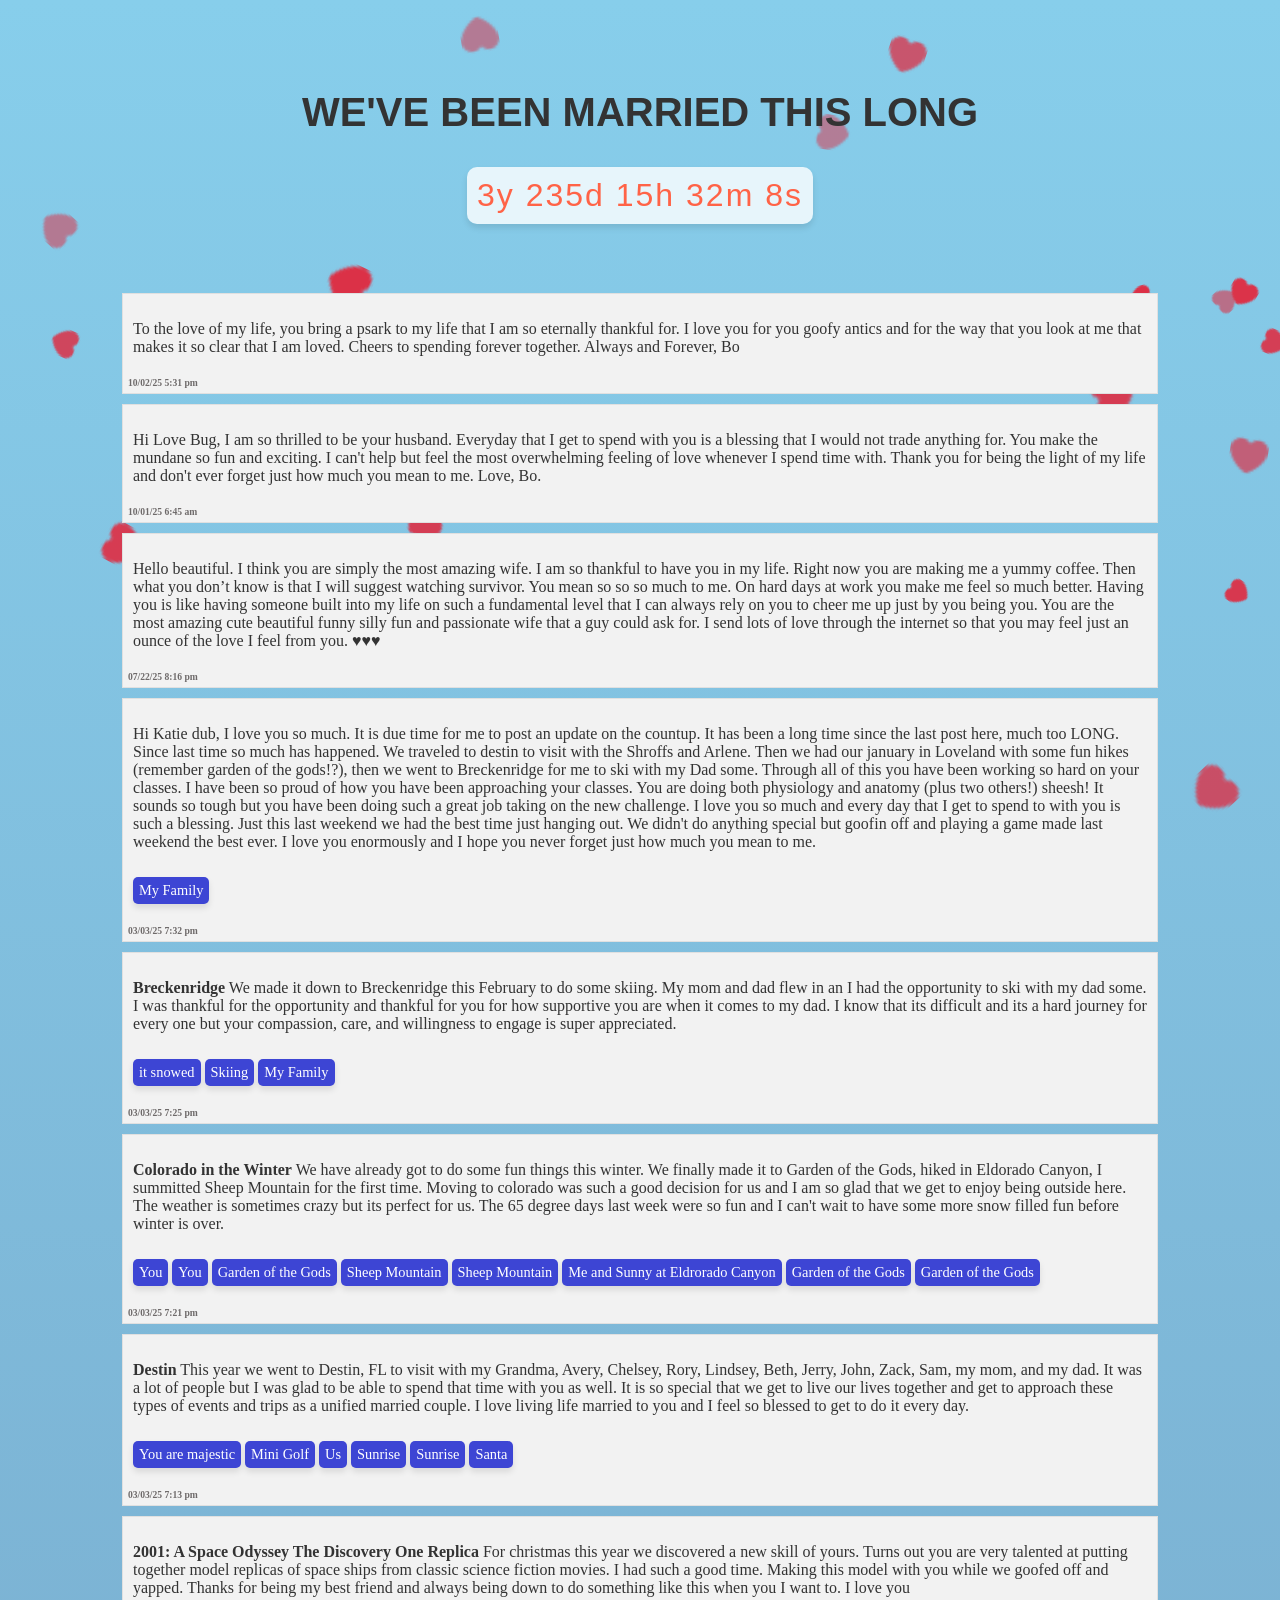
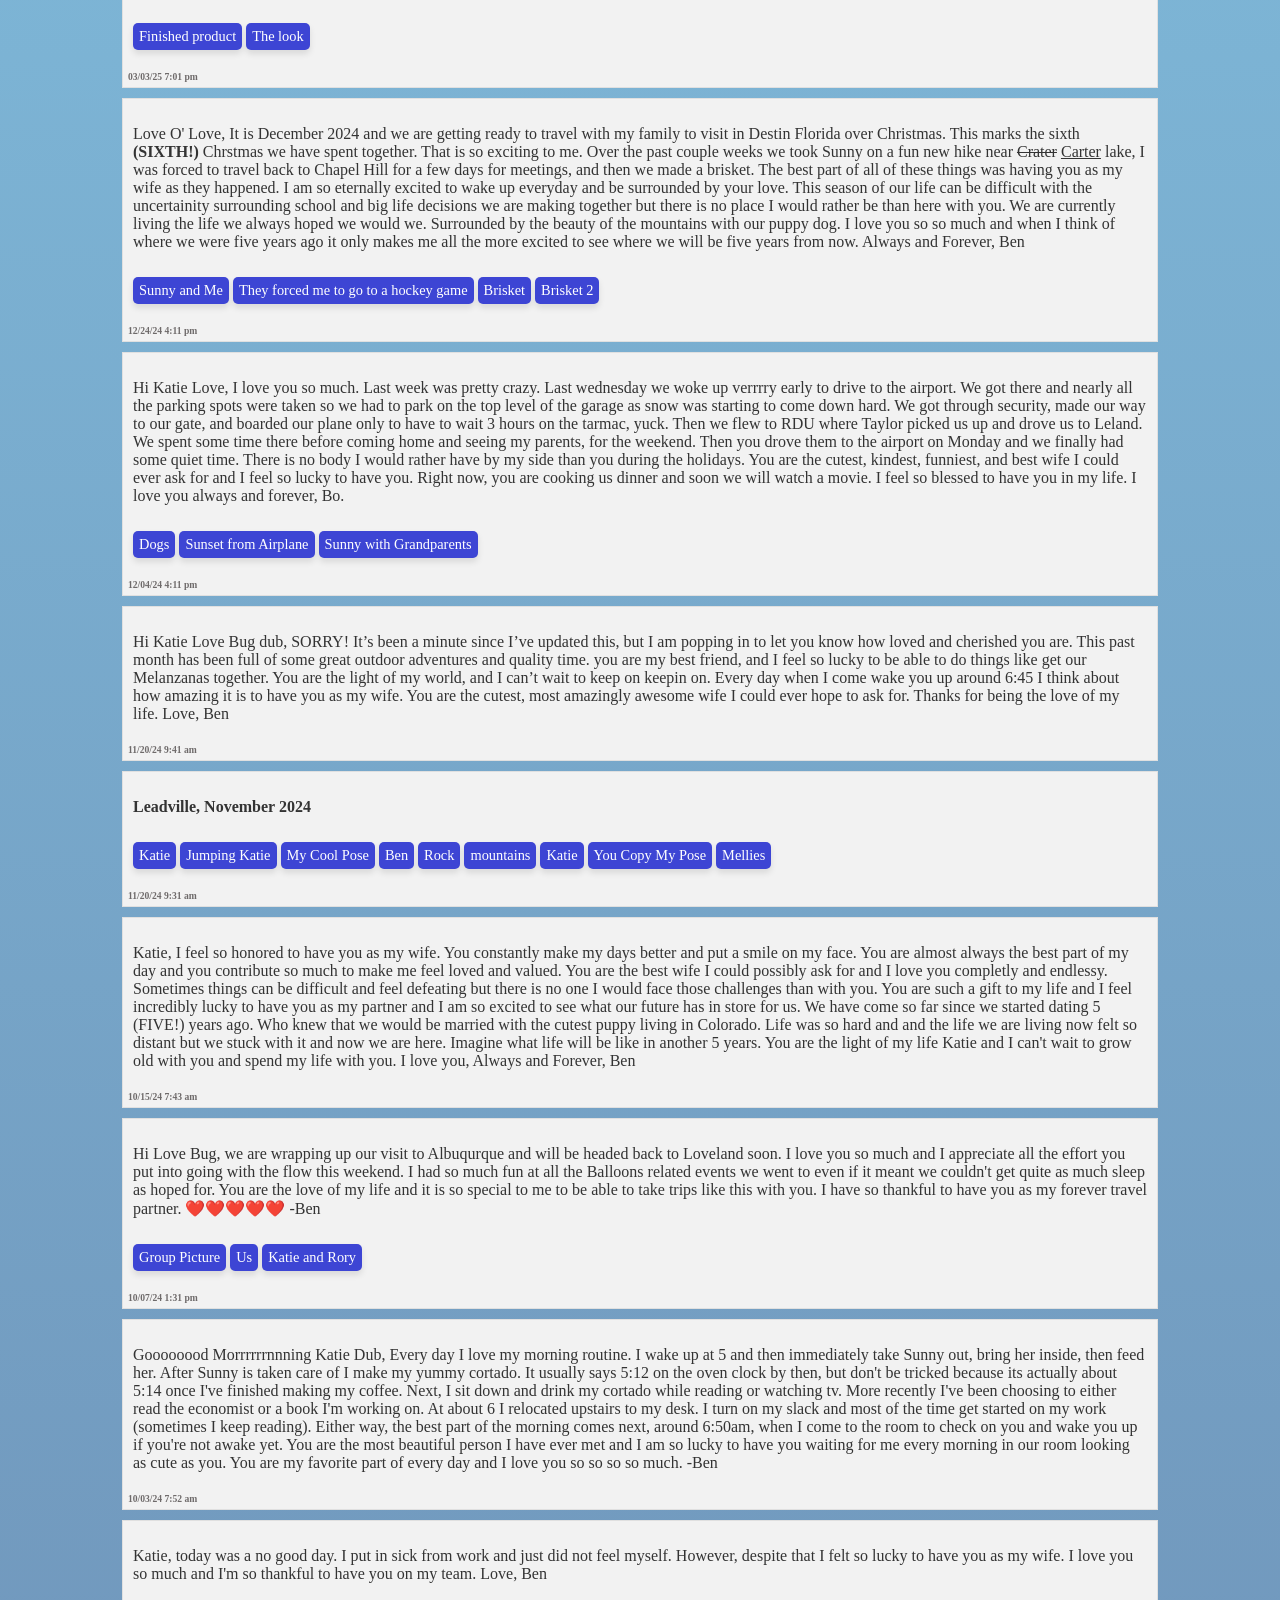
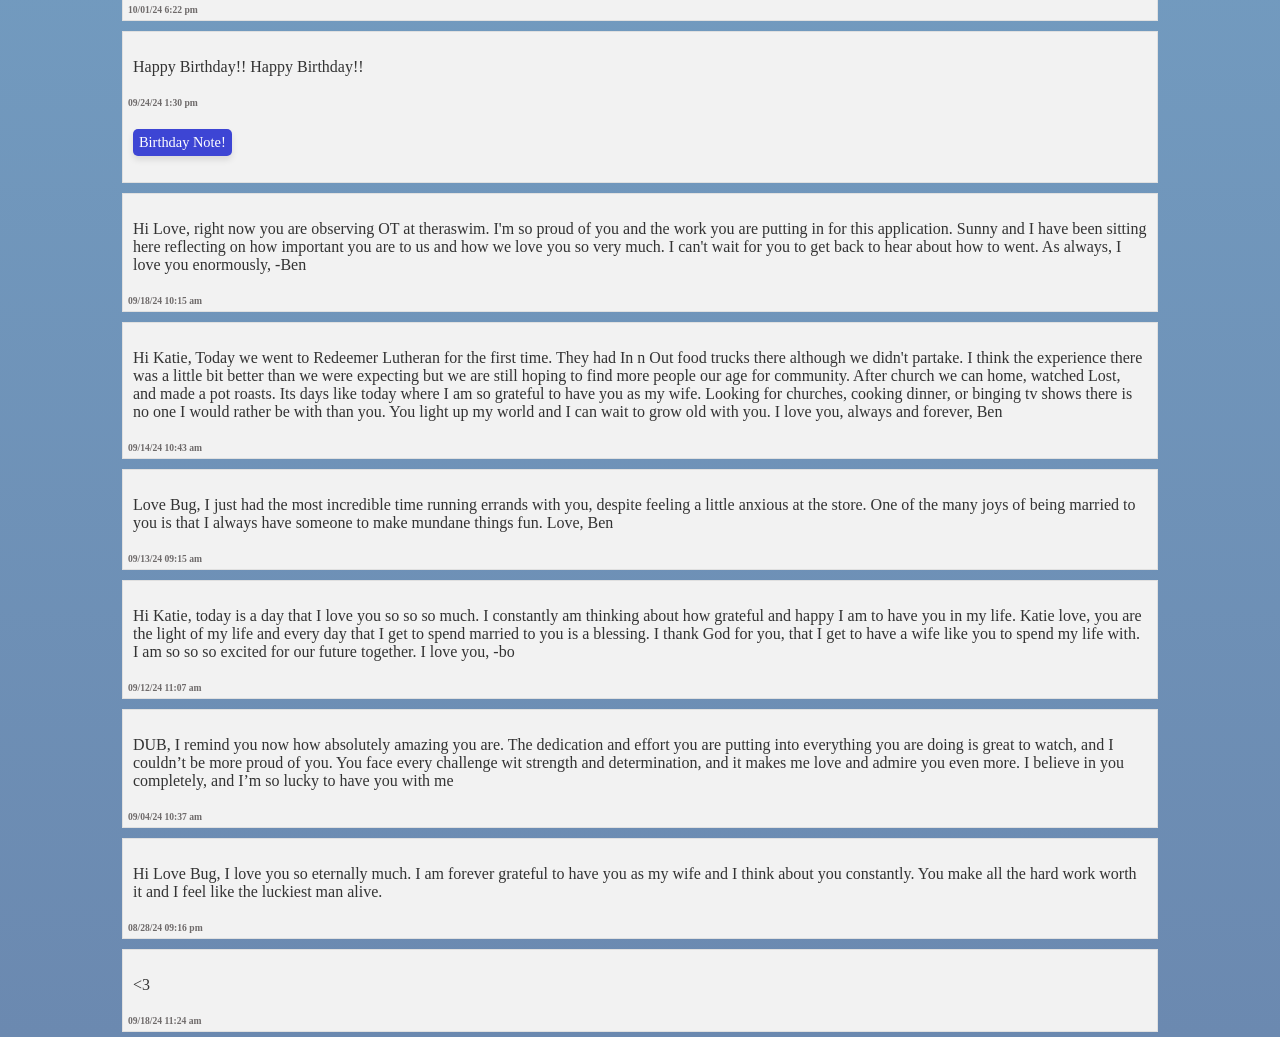
==== index.html @ f11fba1d "rename" ====
<!DOCTYPE html>
<html lang="en">
 <head>
  <meta charset="utf-8"/>
  <meta content="width=device-width, initial-scale=1.0" name="viewport"/>
  <title>
   Anniversary Countdown
  </title>
  <link id = "favicon" rel="icon" type="image/x-icon" href="images/favicon.png">
  <style>
    #triangleCanvas {
  position: fixed;
  top: 0;
  left: 0;
  z-index: -1; /* Stay behind all other content */
  width: 100%;
  height: 100%;
  pointer-events: none; /* Let clicks go through it */
}

    /* Styled link (button-like) */
    .image-link {
      display: inline-block;
      padding: 5px 6px;
      background-color: #3d45d4;
      color: white;
      text-decoration: none;
      border-radius: 5px;
      font-size: 0.9rem;
      transition: background-color 0.3s ease;
      box-shadow: 0px 4px 6px rgba(0, 0, 0, 0.1);
    }

    .image-link:hover {
      background-color: #ba4c4c; /* Darker tomato on hover */
    }

    .image-link:active {
      background-color: #963e3e; /* Even darker on click */
    }

    .image-link:focus {
      outline: none;
      box-shadow: 0px 0px 5px rgba(255, 99, 71, 0.8); /* Focus ring */
    }

   body {
      background: linear-gradient(180deg, #87ceeb, #6b89b0); /* Sky blue fading to white */
      font-family: 'Segoe UI', Tahoma, Geneva, Verdana, sans-serif;
      margin: 0;
      display: flex;
      flex-direction: column;
      align-items: center;
      justify-content: flex-start;
      padding-top: 10vh; /* Slightly lower padding */
      height: 100%;
      color: #444;
      text-align: center;
    }

    h1 {
      font-family: 'Arial', sans-serif; /* More formal and modern font */
      font-size: 2.5rem;
      color: #333;
      margin: 0;
    }

    p {
      font-size: 1.0rem;
      padding: 5px;
      color: #333;
    }

    #demo {
      font-size: 2rem;
      letter-spacing: 2px;
      color: #ff6347;
      padding: 10px;
      background-color: rgba(255, 255, 255, 0.8); /* Box around countdown */
      border-radius: 10px;
      box-shadow: 0 4px 6px rgba(0, 0, 0, 0.1);
      width: auto;
      display: inline-block;
    }

    .text-boxes {
      display: flex;
      flex-direction: column;
      align-items: center; /* Center the boxes horizontally */
      margin-top: 2rem;
      width: 100%;
    }

    .text-box {
      background-color: #f2f2f2; /* Light gray background */
      padding: 5px; /* Less padding */
      margin: 5px 0;
      width: 80%; /* Wider text boxes */
      font-family: 'Times New Roman', serif;
      font-size: 0.6rem; /* Even smaller font size */
      color: rgb(110, 106, 106);
      box-shadow: none; /* No shadow effect */
      text-align: left;
      border: 1px solid #e0e0e0; /* Light border to give structure */
    }

    /* Modal styles */
    .modal {
  display: none; /* Hidden by default */
  position: fixed;  /* Stay in place */
  z-index: 1; /* Sit on top */
  left: 0;
  top: 0;
  width: 100%; /* Full width */
  height: 100%; /* Full height */
  background-color: rgba(0, 0, 0, 0.8); /* Black background with more opacity */
}

.modal-content {
  margin: auto;
  position: relative;
  width: 90%; /* 90% of the viewport width */
  height: 90%; /* 90% of the viewport height */
  max-width: 1200px;
  max-height: 90vh;
  top: 20px;
}

.modal-content img {
  width: 100%;
  height: 100%;
  object-fit: contain; /* Keep the image aspect ratio */
}

.close {
  color: #fff;
  position: absolute;
  top: 10px;
  right: 20px;
  font-size: 28px;
  font-weight: bold;
  z-index: 10;
}

.close:hover,
.close:focus {
  color: #ddd;
  text-decoration: none;
  cursor: pointer;
}

/* Navigation Arrows */
.prev, .next {
  position: absolute;
  top: 50%;
  padding: 16px;
  font-size: 24px;
  color: white;
  background-color: rgba(0, 0, 0, 0.5);
  border: none;
  cursor: pointer;
  transition: 0.3s;
  z-index: 10;
  transform: translateY(-50%);
}

.prev {
  left: 0;
}

.next {
  right: 0;
}

.prev:hover, .next:hover {
  background-color: rgba(0, 0, 0, 0.8);
}

/* Optional: You can style the caption here if you'd like */
.modal-caption {
  text-align: center;
  color: #fff;
  padding: 10px;
  font-size: 18px;
  position: absolute;
  bottom: 20px;
  left: 0;
  right: 0;
}

  </style>
 </head>
 <body>
  <canvas id="triangleCanvas"></canvas>
  <h1>
   WE'VE BEEN MARRIED THIS LONG
  </h1>
  <p id="demo">
  </p>
  <div class="text-boxes" id="textBoxes">
    <div class="text-box">
      <p>
        To the love of my life, you bring a psark to my life that I am so eternally thankful for.  I love you for you goofy antics and for the way that you
        look at me that makes it so clear that I am loved.  Cheers to spending forever together.  Always and Forever, Bo
      </p>
      <b>
       10/02/25 5:31 pm
      </b>
     </div>
    <div class="text-box">
      <p>
        Hi Love Bug, I am so thrilled to be your husband.  Everyday that I get to spend with you is a blessing that I would not trade anything for.  You make the
        mundane so fun and exciting.  I can't help but feel the most overwhelming feeling of love whenever I spend time with.  Thank you for being the light of my
        life and don't ever forget just how much you mean to me.  Love, Bo.
      </p>
      <b>
       10/01/25 6:45 am
      </b>
     </div>
    <div class="text-box">
      <p>
        Hello beautiful.  I think you are simply the most amazing wife.  I am so thankful to have you in my life.  Right now you are making me a yummy coffee.  
        Then what you don’t know is that I will suggest watching survivor.  You mean so so so much to me.  On hard days at work you make me feel so much better.  
        Having you is like having someone built into my life on such a fundamental level that I can always rely on you to cheer me up just by you being you.  
        You are the most amazing cute beautiful funny silly fun and passionate wife that a guy could ask for.  I send lots of love through the internet so that 
        you may feel just an ounce of the love I feel from you.  ♥️♥️♥️
      </p>
      <b>
       07/22/25 8:16 pm
      </b>
     </div>
    <div class="text-box">
      <p>
        Hi Katie dub, I love you so much.  It is due time for me to post an update on the countup.  It has been a long time since the last post here, much too LONG.
        Since last time so much has happened.  We traveled to destin to visit with the Shroffs and Arlene.  Then we had our january in Loveland with some fun hikes
        (remember garden of the gods!?), then we went to Breckenridge for me to ski with my Dad some.  Through all of this you have been working so hard on your classes.  I have
        been so proud of how you have been approaching your classes.  You are doing both physiology and anatomy (plus two others!) sheesh!  It sounds so tough but you
        have been doing such a great job taking on the new challenge.  I love you so much and every day that I get to spend to with you is such a blessing.  Just this
        last weekend we had the best time just hanging out.  We didn't do anything special but goofin off and playing a game made last weekend the best ever.  I love
        you enormously and I hope you never forget just how much you mean to me.
      </p>
      <p>
        <a href="javascript:void(0);" class="image-link" data-image="images/jan_feb_25/my_family.jpeg">My Family</a>
      </p>
      <b>
       03/03/25 7:32 pm
      </b>
     </div>
     <div class="text-box">
      <p>
        <b>Breckenridge</b> We made it down to Breckenridge this February to do some skiing.  My mom and dad flew in an I had the opportunity to ski with my dad some.  I was 
        thankful for the opportunity and thankful for you for how supportive you are when it comes to my dad.  I know that its difficult and its a hard journey for every one
        but your compassion, care, and willingness to engage is super appreciated.
      </p>
      <p>
        <a href="javascript:void(0);" class="image-link" data-image="images/jan_feb_25/snow_breck.jpeg">it snowed</a>
        <a href="javascript:void(0);" class="image-link" data-image="images/jan_feb_25/us_skiing.jpeg">Skiing</a>
        <a href="javascript:void(0);" class="image-link" data-image="images/jan_feb_25/sunny_ben_dad.jpeg">My Family</a>
      </p>
      <b>
        03/03/25 7:25 pm
      </b>
     </div>
     <div class="text-box">
      <p>
        <b>Colorado in the Winter</b> We have already got to do some fun things this winter.  We finally made it to Garden of the Gods, hiked in Eldorado Canyon, I summitted
        Sheep Mountain for the first time.  Moving to colorado was such a good decision for us and I am so glad that we get to enjoy being outside here.  The weather is
        sometimes crazy but its perfect for us.  The 65 degree days last week were so fun and I can't wait to have some more snow filled fun before winter is over.
      </p>
      <p>
        <a href="javascript:void(0);" class="image-link" data-image="images/jan_feb_25/katie_redrocks3.jpeg">You</a>
        <a href="javascript:void(0);" class="image-link" data-image="images/jan_feb_25/katie_redrocks4.jpeg">You</a>
        <a href="javascript:void(0);" class="image-link" data-image="images/jan_feb_25/red_rocks.jpeg">Garden of the Gods</a>
        <a href="javascript:void(0);" class="image-link" data-image="images/jan_feb_25/sheep_sunrise2.jpeg">Sheep Mountain</a>
        <a href="javascript:void(0);" class="image-link" data-image="images/jan_feb_25/sheep_mountain_sunrise1.JPG">Sheep Mountain</a>
        <a href="javascript:void(0);" class="image-link" data-image="images/jan_feb_25/sunny_ben_eldorado.jpeg">Me and Sunny at Eldrorado Canyon</a>
        <a href="javascript:void(0);" class="image-link" data-image="images/jan_feb_25/sunny_katie_redrocks.jpeg">Garden of the Gods</a>
        <a href="javascript:void(0);" class="image-link" data-image="images/jan_feb_25/sunny_katie_redrocks2.jpeg">Garden of the Gods</a>
      </p>
      <b>
        03/03/25 7:21 pm
      </b>
     </div>
     <div class="text-box">
      <p>
        <b>Destin</b> This year we went to Destin, FL to visit with my Grandma, Avery, Chelsey, Rory, Lindsey, Beth, Jerry, John, Zack, Sam, my mom, and my dad.  It was
        a lot of people but I was glad to be able to spend that time with you as well.  It is so special that we get to live our lives together and get to approach these
        types of events and trips as a unified married couple.  I love living life married to you and I feel so blessed to get to do it every day.
      </p>
      <p>
        <a href="javascript:void(0);" class="image-link" data-image="images/jan_feb_25/katie_sunrise_destin.jpeg">You are majestic</a>
        <a href="javascript:void(0);" class="image-link" data-image="images/jan_feb_25/mini_golf_destin.jpeg">Mini Golf</a>
        <a href="javascript:void(0);" class="image-link" data-image="images/jan_feb_25/katie_ben_sunrise.jpeg">Us</a>
        <a href="javascript:void(0);" class="image-link" data-image="images/jan_feb_25/sunrise_destin.jpeg">Sunrise</a>
        <a href="javascript:void(0);" class="image-link" data-image="images/jan_feb_25/sunrise_destin2.jpeg">Sunrise</a>
        <a href="javascript:void(0);" class="image-link" data-image="images/jan_feb_25/funny_santa.jpeg">Santa</a>
      </p>
      <b>
        03/03/25 7:13 pm
      </b>
     </div>
     <div class="text-box">
      <p>
        <b>2001: A Space Odyssey The Discovery One Replica</b> For christmas this year we discovered a new skill of yours.  Turns out you are very talented at putting
        together model replicas of space ships from classic science fiction movies.  I had such a good time.  Making this model with you while we goofed off and yapped.
        Thanks for being my best friend and always being down to do something like this when you I want to.  I love you
      </p>
      <p>
        <a href="javascript:void(0);" class="image-link" data-image="images/jan_feb_25/2001.jpeg">Finished product</a>
        <a href="javascript:void(0);" class="image-link" data-image="images/jan_feb_25/katie_2001.jpeg">The look</a>
      </p>
      <b>
        03/03/25 7:01 pm
      </b>
     </div>
    <div class="text-box">
      <p>
        Love O' Love, It is December 2024 and we are getting ready to travel with my family to visit in Destin Florida over Christmas.  This marks the sixth
        <b>(SIXTH!)</b> Chrstmas we have spent together.  That is so exciting to me.  Over the past couple weeks we took Sunny on a fun new hike near <del>Crater</del>
        <ins>Carter</ins> lake, I was forced to travel back to Chapel Hill for a few days for meetings, and then we made a brisket.  The best part of all of these things
        was having you as my wife as they happened.  I am so eternally excited to wake up everyday and be surrounded by your love.  This season of our life can 
        be difficult with the uncertainity surrounding school and big life decisions we are making together but there is no place I would rather be than here with you.
        We are currently living the life we always hoped we would we.  Surrounded by the beauty of the mountains with our puppy dog.  I love you so so much and when
        I think of where we were five years ago it only makes me all the more excited to see where we will be five years from now.  Always and Forever, Ben
      </p>
      <p>
        <a href="javascript:void(0);" class="image-link" data-image="images/early_december24/sunny_hike.jpeg">Sunny and Me</a>
        <a href="javascript:void(0);" class="image-link" data-image="images/early_december24/hockey.jpg">They forced me to go to a hockey game</a>
        <a href="javascript:void(0);" class="image-link" data-image="images/early_december24/brisket.jpeg">Brisket</a>
        <a href="javascript:void(0);" class="image-link" data-image="images/early_december24/brisket_and_me.jpg">Brisket 2</a>
      </p>
      <b>
       12/24/24 4:11 pm
      </b>
     </div>
    <div class="text-box">
      <p>
        Hi Katie Love, I love you so much.  Last week was pretty crazy.  Last wednesday we woke up verrrry early to drive to the airport.  We got there
        and nearly all the parking spots were taken so we had to park on the top level of the garage as snow was starting to come down hard.  We got through
        security, made our way to our gate, and boarded our plane only to have to wait 3 hours on the tarmac, yuck.  Then we flew to RDU where Taylor picked
        us up and drove us to Leland.  We spent some time there before coming home and seeing my parents, for the weekend.  Then you drove them to the airport
        on Monday and we finally had some quiet time.  There is no body I would rather have by my side than you during the holidays.  You are the cutest, kindest,
        funniest, and best wife I could ever ask for and I feel so lucky to have you.  Right now, you are cooking us dinner and soon we will watch a movie.  I
        feel so blessed to have you in my life.  I love you always and forever, Bo.
      </p>
      <p>
        <a href="javascript:void(0);" class="image-link" data-image="images/thanksgiving24/IMG_3951.jpeg">Dogs</a>
        <a href="javascript:void(0);" class="image-link" data-image="images/thanksgiving24/IMG_2577.jpeg">Sunset from Airplane</a>
        <a href="javascript:void(0);" class="image-link" data-image="images/thanksgiving24/IMG_5073.png">Sunny with Grandparents</a>
      </p>
      <b>
       12/04/24 4:11 pm
      </b>
     </div>
    <div class="text-box">
      <p>
        Hi Katie Love Bug dub,  SORRY!  It’s been a minute since I’ve updated this, but I am popping in to let you know how loved and cherished you are.
        This past month has been full of some great outdoor adventures and quality time.  you are my best friend, and I feel so lucky to be able to do things
        like get our Melanzanas together.  You are the light of my world, and I can’t wait to keep on keepin on.  Every day when I come wake you up around
        6:45 I think about how amazing it is to have you as my wife.  You are the cutest, most amazingly awesome wife I could ever hope to ask for.  
        Thanks for being the love of my life.  Love, Ben
      </p>
      <b>
       11/20/24 9:41 am
      </b>
     </div>
      <div class="text-box">
        <p>
          <b>Leadville, November 2024</b>
        </p>
        <p>
          <a href="javascript:void(0);" class="image-link" data-image="images/leadville/dub_walking_away.JPG">Katie</a>
          <a href="javascript:void(0);" class="image-link" data-image="images/leadville/jumping_katie.JPG">Jumping Katie</a>
          <a href="javascript:void(0);" class="image-link" data-image="images/leadville/me_balancing.JPG">My Cool Pose</a>
          <a href="javascript:void(0);" class="image-link" data-image="images/leadville/me_mountains.JPG">Ben</a>
          <a href="javascript:void(0);" class="image-link" data-image="images/leadville/me_on_rock.JPG">Rock</a>
          <a href="javascript:void(0);" class="image-link" data-image="images/leadville/mountains.JPG">mountains</a>
          <a href="javascript:void(0);" class="image-link" data-image="images/leadville/walking_dub.JPG">Katie</a>
          <a href="javascript:void(0);" class="image-link" data-image="images/leadville/you_copy_me.JPG">You Copy My Pose</a>
          <a href="javascript:void(0);" class="image-link" data-image="images/leadville/mellies.PNG">Mellies</a>
        </p>
        <b>
         11/20/24 9:31 am
        </b>
       </div>
    <div class="text-box">
      <p>
        Katie, I feel so honored to have you as my wife.  You constantly make my days better and put a smile on my face.  You are almost always the best part of my day and you contribute so much to make 
        me feel loved and valued.  You are the best wife I could possibly ask for and I love you completly and endlessy.  Sometimes things can be difficult and feel defeating but there is no one I would 
        face those challenges than with you.  You are such a gift to my life and I feel incredibly lucky to have you as my partner and I am so excited to see what our future has in store for us.  We 
        have come so far since we started dating 5 (FIVE!) years ago.  Who knew that we would be married with the cutest puppy living in Colorado.  Life was so hard and and the life we are living now 
        felt so distant but we stuck with it and now we are here.  Imagine what life will be like in another 5 years.  You are the light of my life Katie and I can't wait to grow old with you and spend
         my life with you.  I love you, Always and Forever, Ben
      </p>
      <b>
       10/15/24 7:43 am
      </b>
     </div>
    <div class="text-box">
      <p>
        Hi Love Bug, we are wrapping up our visit to Albuqurque and will be headed back to Loveland soon. I love you so much and I appreciate all the effort you put into going with the flow this weekend.
        I had so much fun at all the Balloons related events we went to even if it meant we couldn't get quite as much sleep as hoped for.  You are the love of my life and it is so special to me to be
        able to take trips like this with you.  I have so thankful to have you as my forever travel partner.  ❤️❤️❤️❤️❤️ -Ben
      </p>
      <p>
        <a href="javascript:void(0);" class="image-link" data-image="images/IMG_5991.jpeg">Group Picture</a>
        <a href="javascript:void(0);" class="image-link" data-image="images/IMG_6111.jpeg">Us</a>
        <a href="javascript:void(0);" class="image-link" data-image="images/IMG_6191.jpeg">Katie and Rory</a>
      </p>
      <b>
       10/07/24 1:31 pm
      </b>
     </div>
    <div class="text-box">
      <p>
        Goooooood Morrrrrrnnning Katie Dub, Every day I love my morning routine.  I wake up at 5 and then immediately take Sunny out, bring her inside, then feed her.  After Sunny is taken care of
        I make my yummy cortado.  It usually says 5:12 on the oven clock by then, but don't be tricked because its actually about 5:14 once I've finished making my coffee.  Next, I sit down and drink
        my cortado while reading or watching tv.  More recently I've been choosing to either read the economist or a book I'm working on.  At about 6 I relocated upstairs to my desk.  I turn on my slack
        and most of the time get started on my work (sometimes I keep reading).  Either way, the best part of the morning comes next, around 6:50am, when I come to the room to check on you and wake you up
        if you're not awake yet.  You are the most beautiful person I have ever met and I am so lucky to have you waiting for me every morning in our room looking as cute as you.  You are my favorite part
        of every day and I love you so so so so much.  -Ben
      </p>
      <b>
       10/03/24 7:52 am
      </b>
     </div>
    <div class="text-box">
      <p>
       Katie, today was a no good day.  I put in sick from work and just did not feel myself.  However, despite that I felt so lucky to have you as my wife.  I love you so much
      and I'm so thankful to have you on my team.  Love, Ben</p>
      <b>
       10/01/24 6:22 pm
      </b>
     </div>
    
      <div class="text-box">
    <p>Happy Birthday!! Happy Birthday!!</p>
    <b>
     09/24/24 1:30 pm
    </b>
           <p>
      <a href="javascript:void(0);" class="image-link" data-image="images/birthday-note-2024.jpg">Birthday Note!</a>
    </p>
    
   </div>
   <div class="text-box">
    <p>
     Hi Love, right now you are observing OT at theraswim.  I'm so proud of you and the work you are putting in for this application.  Sunny and I have been sitting here reflecting on how important you
      are to us and how we love you so very much.  I can't wait for you to get back to hear about how to went.  As always, I love you enormously, -Ben
    </p>
    <b>
     09/18/24 10:15 am
    </b>
   </div>
   <div class="text-box">
    <p>
     Hi Katie, Today we went to Redeemer Lutheran for the first time.  They had In n Out food trucks there although we didn't partake.  I think the experience there was a little bit better than
      we were expecting but we are still hoping to find more people our age for community.  After church we can home, watched Lost, and made a pot roasts.  Its days like today where I am so grateful to have you as my wife.
    Looking for churches, cooking dinner, or binging tv shows there is no one I would rather be with than you.  You light up my world and I can wait to grow old with you.  I love you, always and forever, Ben
    </p>
    <b>
     09/14/24 10:43 am
    </b>
   </div>
   <div class="text-box">
    <p>
     Love Bug, I just had the most incredible time running errands with you, despite feeling a little anxious at the store.  One of the many joys of being married to you is that I always have
      someone to make mundane things fun.  Love, Ben
    </p>
    <b>
     09/13/24 09:15 am
    </b>
   </div>
   <div class="text-box">
    <p>
     Hi Katie, today is a day that I love you so so so much.  I constantly am thinking about how grateful and happy I am to have you in my life.  Katie love, you are the light of my life
      and every day that I get to spend married to you is a blessing.  I thank God for you, that I get to have a wife like you to spend my life with.  I am so so so excited for our future together.  I love you, -bo
    </p>
    <b>
     09/12/24 11:07 am
    </b>
   </div>
   <div class="text-box">
    <p>
     DUB, I remind you now how absolutely amazing you are. The dedication and effort you are putting into everything you are doing is great to watch, and I
      couldn’t be more proud of you. You face every challenge wit strength and determination, and it makes me love and admire you even more. I believe in you completely, and I’m so lucky to have you with me
    </p>
    <b>
     09/04/24 10:37 am
    </b>
   </div>
   <div class="text-box">
    <p>
     Hi Love Bug, I love you so eternally much.  I am forever grateful to have you as my wife and I think about you constantly.
        You make all the hard work worth it and I feel like the luckiest man alive.
    </p>
    <b>
     08/28/24 09:16 pm
    </b>
   </div>
   <div class="text-box">
    <p>
     &lt;3
    </p>
    <b>
     09/18/24 11:24 am
    </b>
   </div>
  </div>

<!-- Modal structure with navigation arrows -->
<div id="myModal" class="modal">
  <div class="modal-content">
      <span class="close">&times;</span>
      <button class="prev">&lt;</button>
      <img src="" alt="Image" id="modalImage"/>
      <button class="next">&gt;</button>
  </div>
</div>


  <script>


    window.onload = function() {
        document.getElementById('favicon').href = 'images/favicon.png';
    };

    // Reusable function to create image modals
  // Reusable function to create image modals
function createImageModal() {
    // Get all elements with class "image-link"
    var imageLinks = document.getElementsByClassName('image-link');

    // Get the modal and image elements
    var modal = document.getElementById("myModal");
    var modalImage = document.getElementById("modalImage");
    var closeModal = document.getElementsByClassName("close")[0];
    var prevButton = document.querySelector('.prev');
    var nextButton = document.querySelector('.next');

    // Store the images in an array
    var images = Array.from(imageLinks).map(link => link.getAttribute('data-image'));

    var currentIndex = -1; // To track the currently displayed image

    // Attach click event listeners to all image links
    for (var i = 0; i < imageLinks.length; i++) {
        imageLinks[i].onclick = function() {
            var imageSrc = this.getAttribute('data-image'); // Get the image source from data attribute
            modalImage.src = imageSrc;
            currentIndex = images.indexOf(imageSrc); // Set the current image index
            modal.style.display = "block";
        }
    }

    // When the user clicks on the close button, close the modal
    closeModal.onclick = function() {
        modal.style.display = "none";
    }

    // When the user clicks outside the modal, close it
    window.onclick = function(event) {
        if (event.target == modal) {
            modal.style.display = "none";
        }
    }

    // Handle previous button click
    prevButton.onclick = function() {
        if (currentIndex > 0) {
            currentIndex--; // Decrease index
            modalImage.src = images[currentIndex];
        } else {
            currentIndex = images.length - 1; // Loop back to last image
            modalImage.src = images[currentIndex];
        }
    }

    // Handle next button click
    nextButton.onclick = function() {
        if (currentIndex < images.length - 1) {
            currentIndex++; // Increase index
            modalImage.src = images[currentIndex];
        } else {
            currentIndex = 0; // Loop back to first image
            modalImage.src = images[currentIndex];
        }
    }
}

// Initialize the modal functionality
createImageModal();


    var countDownDate = new Date("April 15, 2023 07:30:00").getTime();

     function updateCountdown() {
       var now = new Date().getTime();
       var distance = now - countDownDate;

       var years = Math.floor(distance / (1000 * 60 * 60 * 24 * 365));
       var days = Math.floor((distance % (1000 * 60 * 60 * 24 * 365)) / (1000 * 60 * 60 * 24));
       var hours = Math.floor((distance % (1000 * 60 * 60 * 24)) / (1000 * 60 * 60));
       var minutes = Math.floor((distance % (1000 * 60 * 60)) / (1000 * 60));
       var seconds = Math.floor((distance % (1000 * 60)) / 1000);

       document.getElementById("demo").innerHTML =
         years + "y " +
         days + "d " +
         hours + "h " +
         minutes + "m " +
         seconds + "s";
     }

     setInterval(updateCountdown, 1000);

     // Function to convert date from "MM/DD/YY HH:mm AM/PM" format
     function parseCustomDate(dateStr) {
       const [datePart, timePart, ampm] = dateStr.split(" ");
       const [month, day, year] = datePart.split("/").map(Number);
       let [hours, minutes] = timePart.split(":").map(Number);

       // Convert to 24-hour time
       if (ampm.toLowerCase() === "pm" && hours !== 12) {
         hours += 12;
       } else if (ampm.toLowerCase() === "am" && hours === 12) {
         hours = 0;
       }

       return new Date(`20${year}`, month - 1, day, hours, minutes);
     }

     // Sorting logic
     function sortDivs() {
       // Get all text-box divs
       const container = document.getElementById('textBoxes');
       const boxes = Array.from(container.getElementsByClassName('text-box'));

       // Parse the date and sort the divs
       boxes.sort((a, b) => {
         const dateA = parseCustomDate(a.querySelector('b').textContent.trim());
         const dateB = parseCustomDate(b.querySelector('b').textContent.trim());
         return dateB - dateA;
       });

       // Re-insert the divs in sorted order
       boxes.forEach(box => container.appendChild(box));
     }

     // Sort the divs when the page loads
     window.onload = sortDivs;

     // Floating heart animation
const canvas = document.getElementById('triangleCanvas');
const ctx = canvas.getContext('2d');

function resizeCanvas() {
  canvas.width = window.innerWidth;
  canvas.height = window.innerHeight;
}
window.addEventListener('resize', resizeCanvas);
resizeCanvas();

// Load heart image
const heartImage = new Image();
heartImage.src = 'images/favicon.png';

class Heart {
  constructor() {
    this.reset();
  }

  reset() {
    this.x = Math.random() * canvas.width;
    this.y = Math.random() * canvas.height;
    this.size = 20 + Math.random() * 30;
    this.speedX = -0.5 + Math.random();
    this.speedY = -0.5 + Math.random();
    this.rotation = Math.random() * Math.PI * 2;
    this.rotationSpeed = (Math.random() - 0.5) * 0.01;
    this.opacity = 0.5 + Math.random() * 0.5;
  }

  update() {
    this.x += this.speedX;
    this.y += this.speedY;
    this.rotation += this.rotationSpeed;

    // Wrap around
    if (this.x > canvas.width) this.x = 0;
    if (this.x < 0) this.x = canvas.width;
    if (this.y > canvas.height) this.y = 0;
    if (this.y < 0) this.y = canvas.height;
  }

  draw() {
    ctx.save();
    ctx.translate(this.x, this.y);
    ctx.rotate(this.rotation);
    ctx.globalAlpha = this.opacity;
    ctx.drawImage(heartImage, -this.size / 2, -this.size / 2, this.size, this.size);
    ctx.restore();
    ctx.globalAlpha = 1.0; // Reset opacity
  }
}

const hearts = Array.from({ length: 30 }, () => new Heart());

function animateHearts() {
  ctx.clearRect(0, 0, canvas.width, canvas.height);
  if (!heartImage.complete) {
    requestAnimationFrame(animateHearts);
    return;
  }
  for (const heart of hearts) {
    heart.update();
    heart.draw();
  }
  requestAnimationFrame(animateHearts);
}
animateHearts();

  </script>
 </body>
</html>
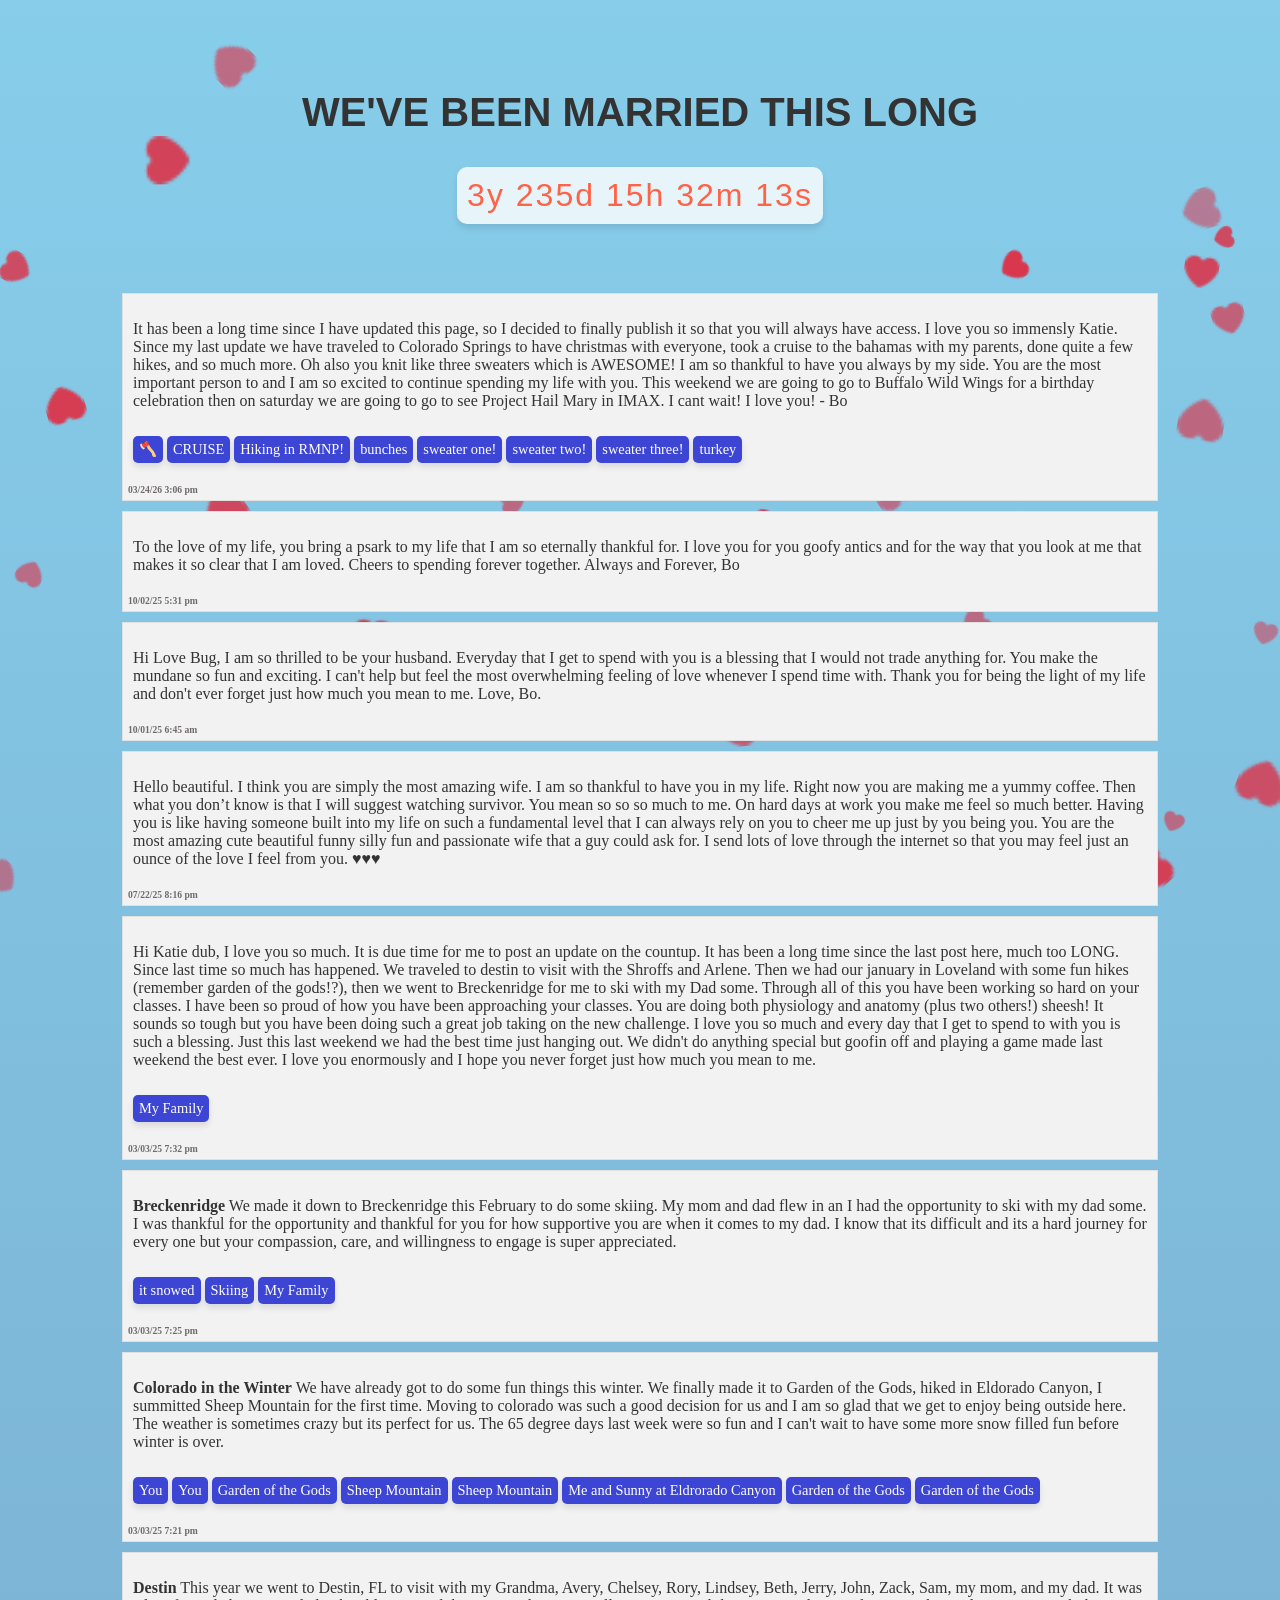
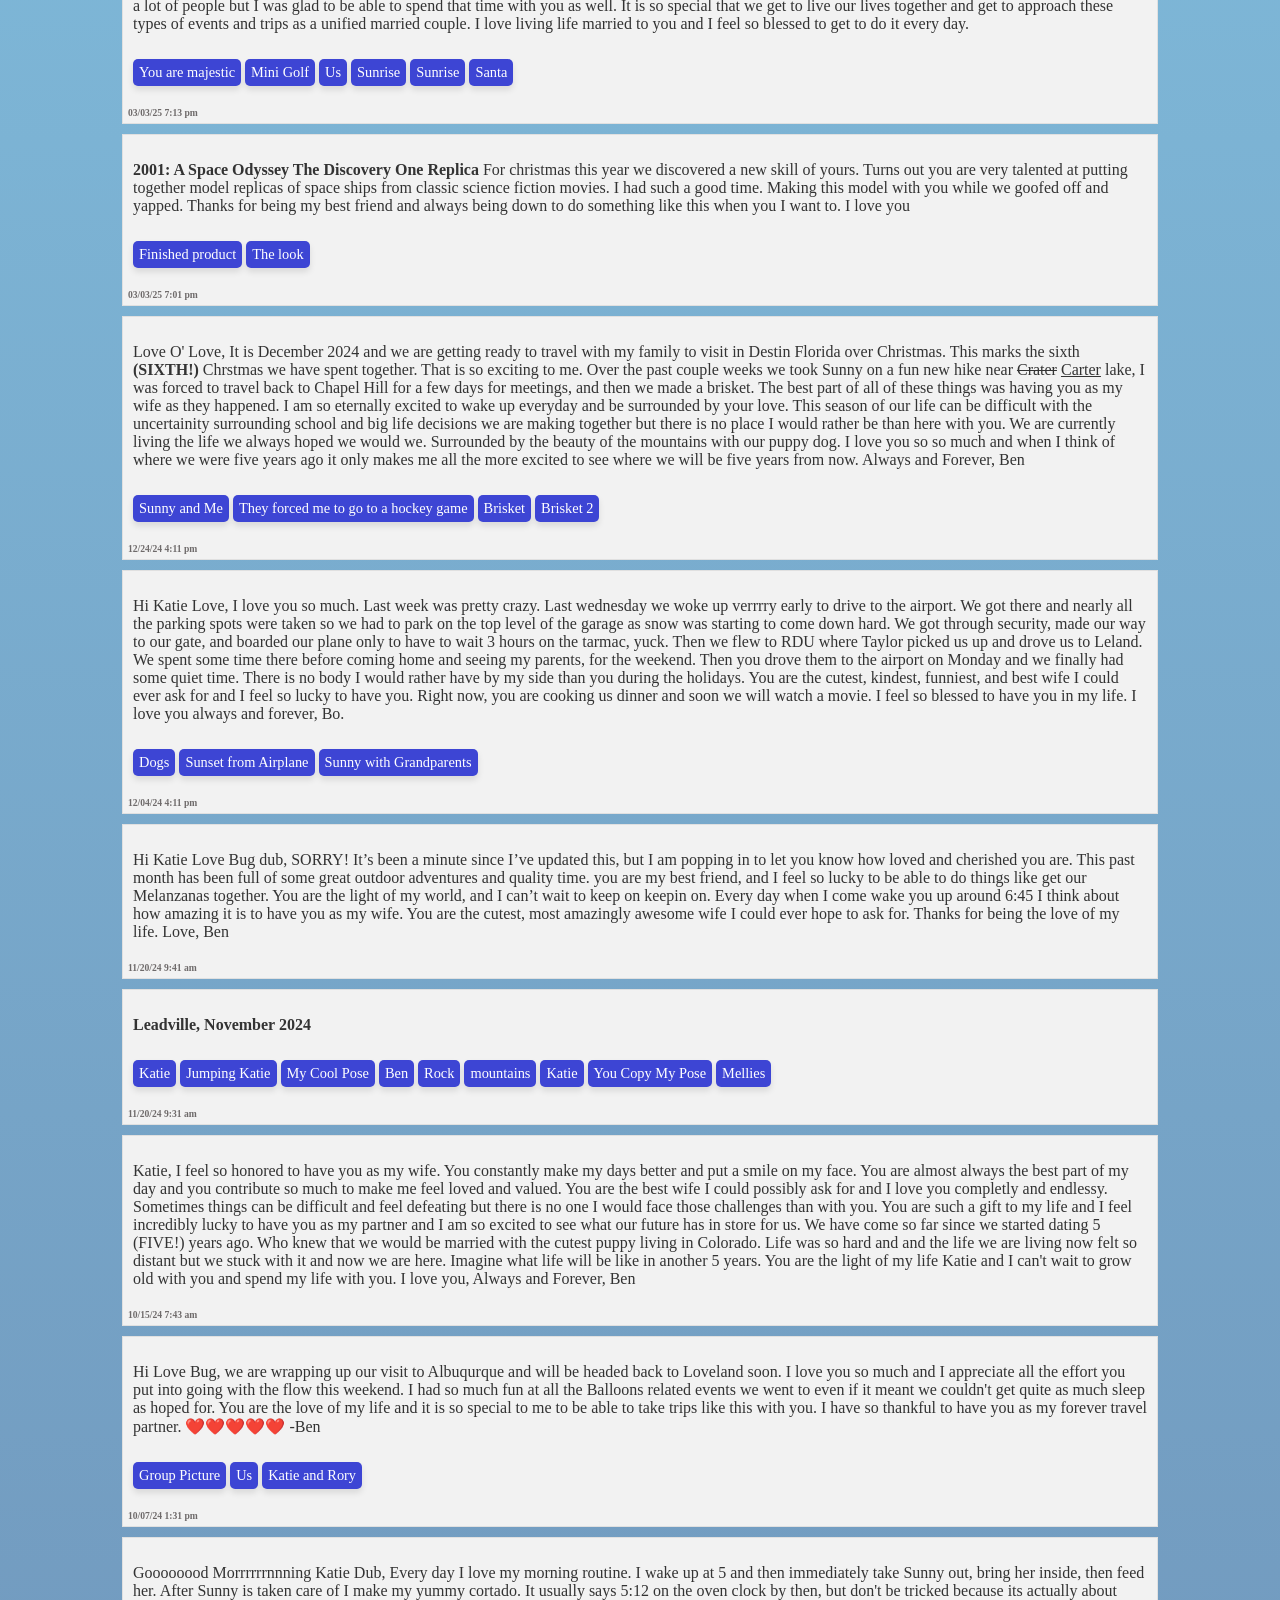
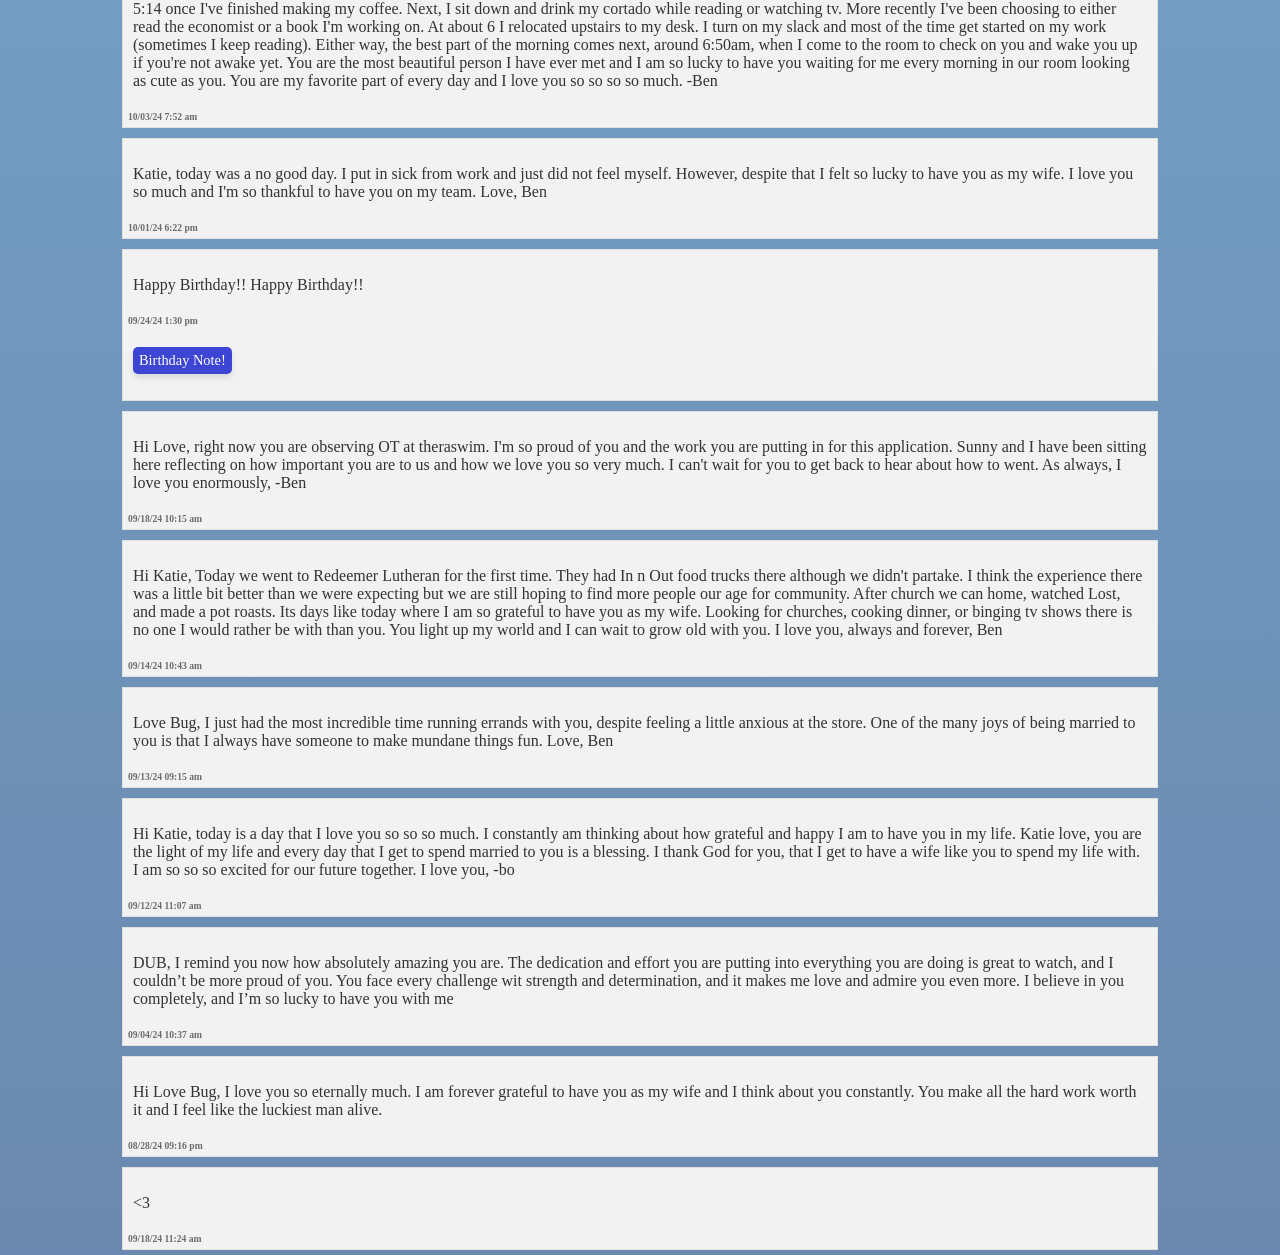
==== commit 1fb10438: "march 24 updates" ====
--- a/index.html
+++ b/index.html
@@ -198,6 +198,30 @@
   <p id="demo">
   </p>
   <div class="text-boxes" id="textBoxes">
+    <div class="text-box">
+      <p>
+        It has been a long time since I have updated this page, so I decided to finally publish it so that you will always have access.
+        I love you so immensly Katie.  Since my last update we have traveled to Colorado Springs to have christmas with everyone, took 
+        a cruise to the bahamas with my parents, done quite a few hikes, and so much more.  Oh also you knit like three sweaters which 
+        is AWESOME! I am so thankful to have you always by my side.  You are the most important person to and I am so excited to continue spending my life with you.
+        
+        This weekend we are going to go to Buffalo Wild Wings for a birthday celebration then on saturday we are going to go to see 
+        Project Hail Mary in IMAX.  I cant wait!  I love you! - Bo
+      </p>
+      <p>
+        <a href="javascript:void(0);" class="image-link" data-image="images/2026_03_24/axethrowing.jpg">🪓</a>
+        <a href="javascript:void(0);" class="image-link" data-image="images/2026_03_24/cruise.jpg">CRUISE</a>
+        <a href="javascript:void(0);" class="image-link" data-image="images/2026_03_24/hiking.jpg">Hiking in RMNP!</a>
+        <a href="javascript:void(0);" class="image-link" data-image="images/2026_03_24/sunny.jpg">bunches</a>
+        <a href="javascript:void(0);" class="image-link" data-image="images/2026_03_24/sweater1.jpg">sweater one!</a>
+        <a href="javascript:void(0);" class="image-link" data-image="images/2026_03_24/sweater2.jpg">sweater two!</a>
+        <a href="javascript:void(0);" class="image-link" data-image="images/2026_03_24/sweater3.PNG">sweater three!</a>
+        <a href="javascript:void(0);" class="image-link" data-image="images/2026_03_24/turkey.jpg">turkey</a>
+      </p>
+      <b>
+       03/24/26 3:06 pm
+      </b>
+     </div>
     <div class="text-box">
       <p>
         To the love of my life, you bring a psark to my life that I am so eternally thankful for.  I love you for you goofy antics and for the way that you
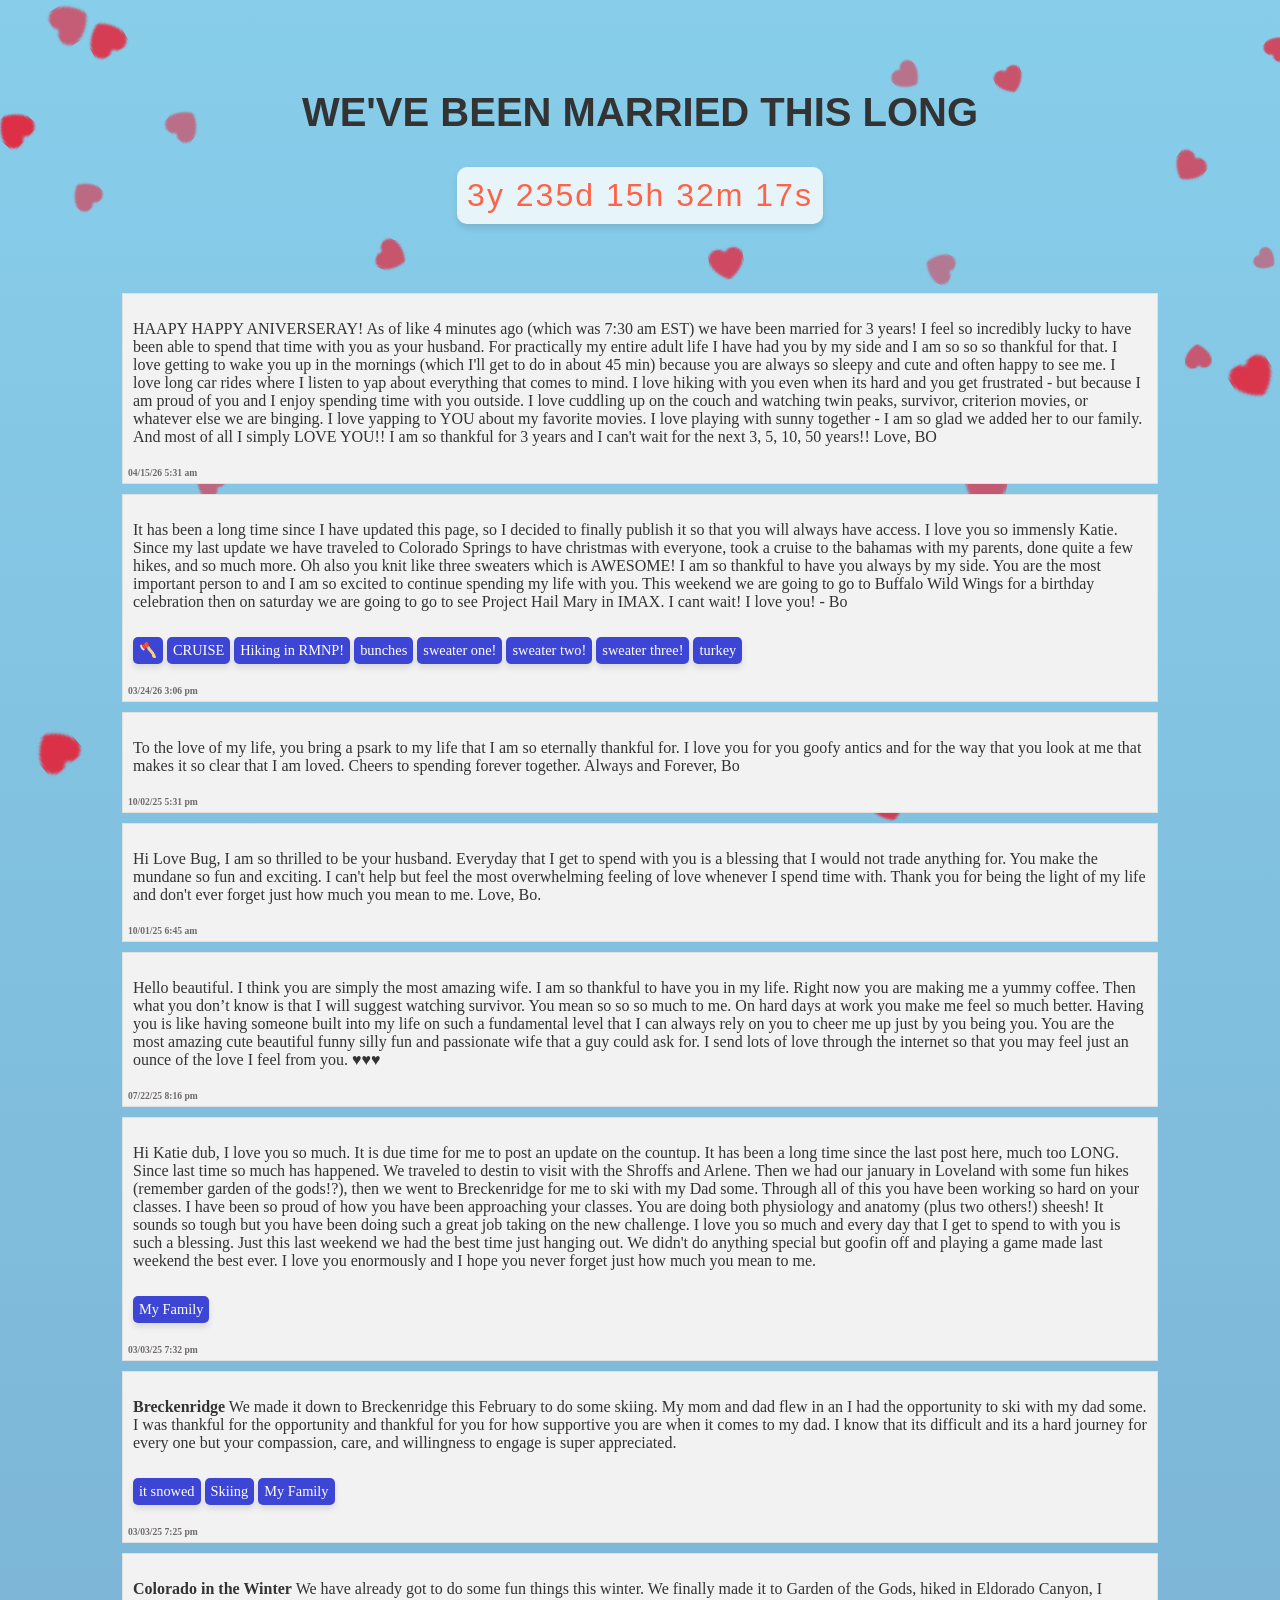
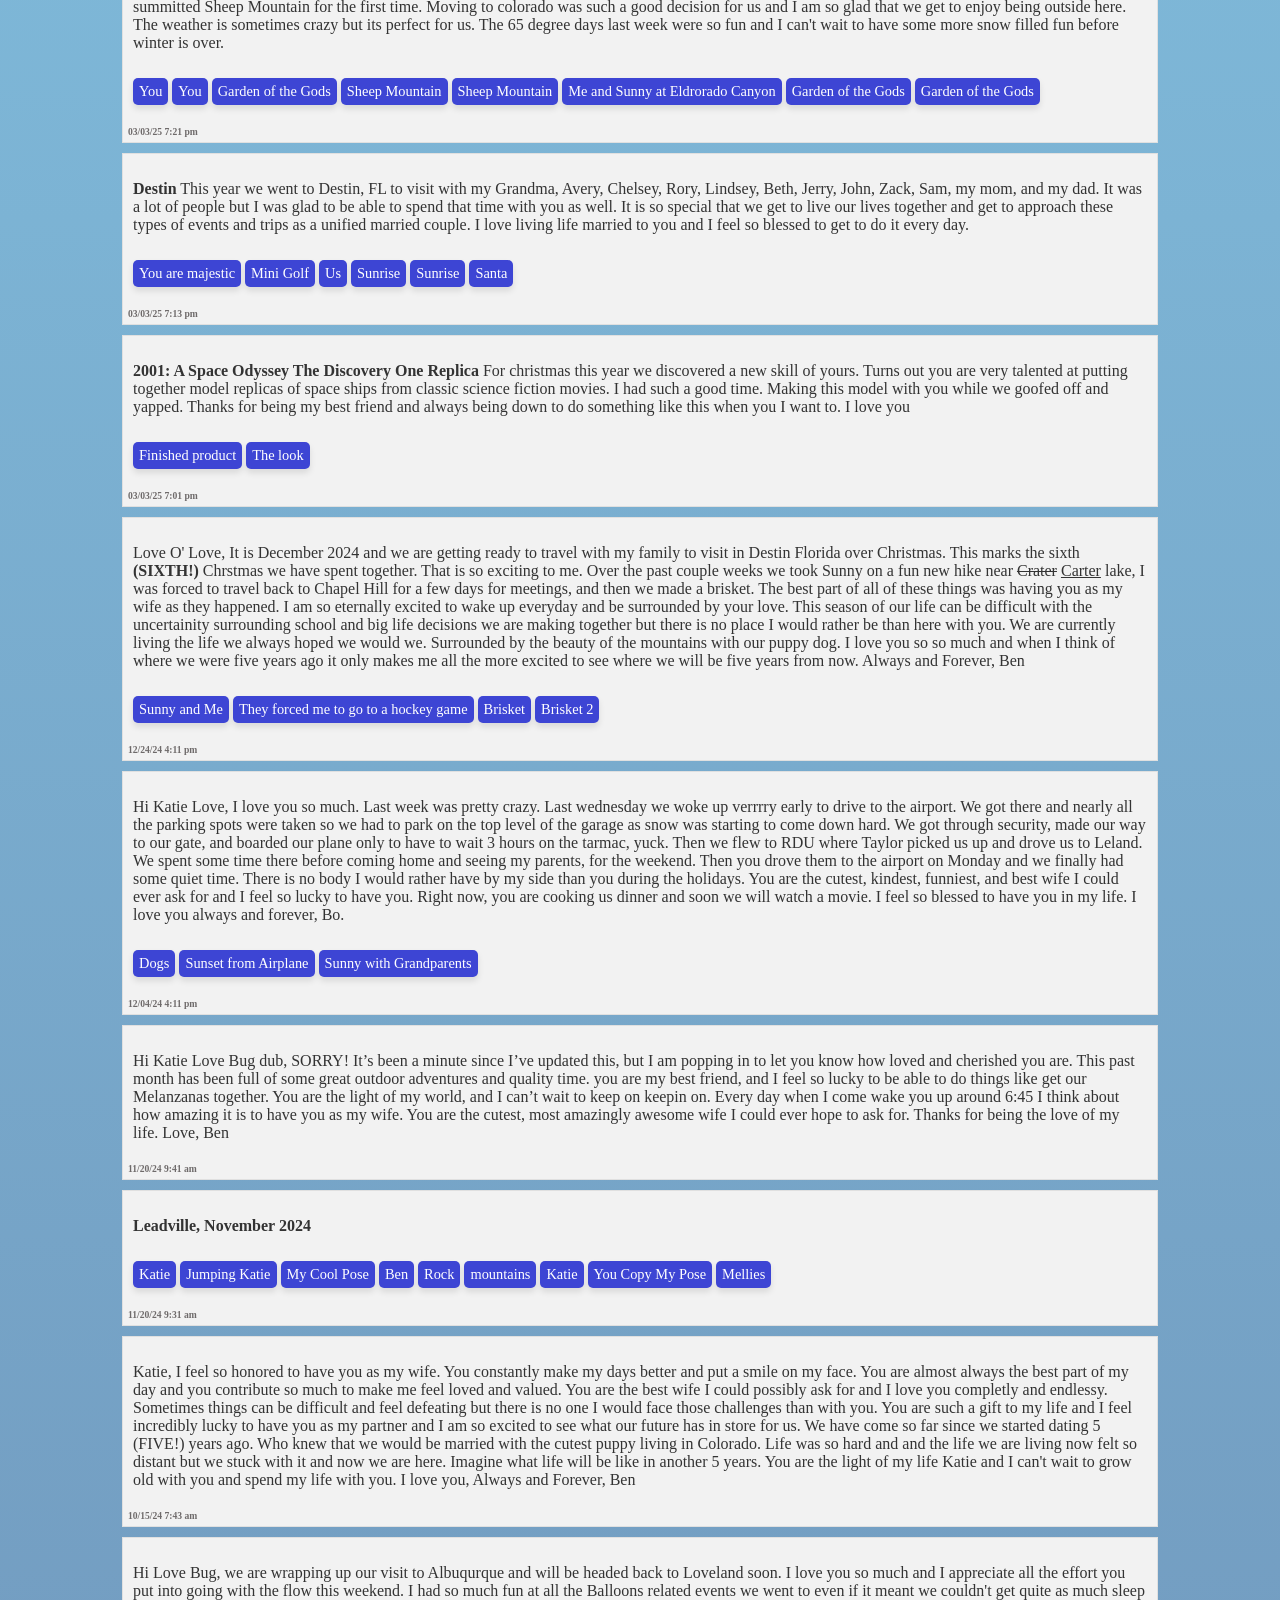
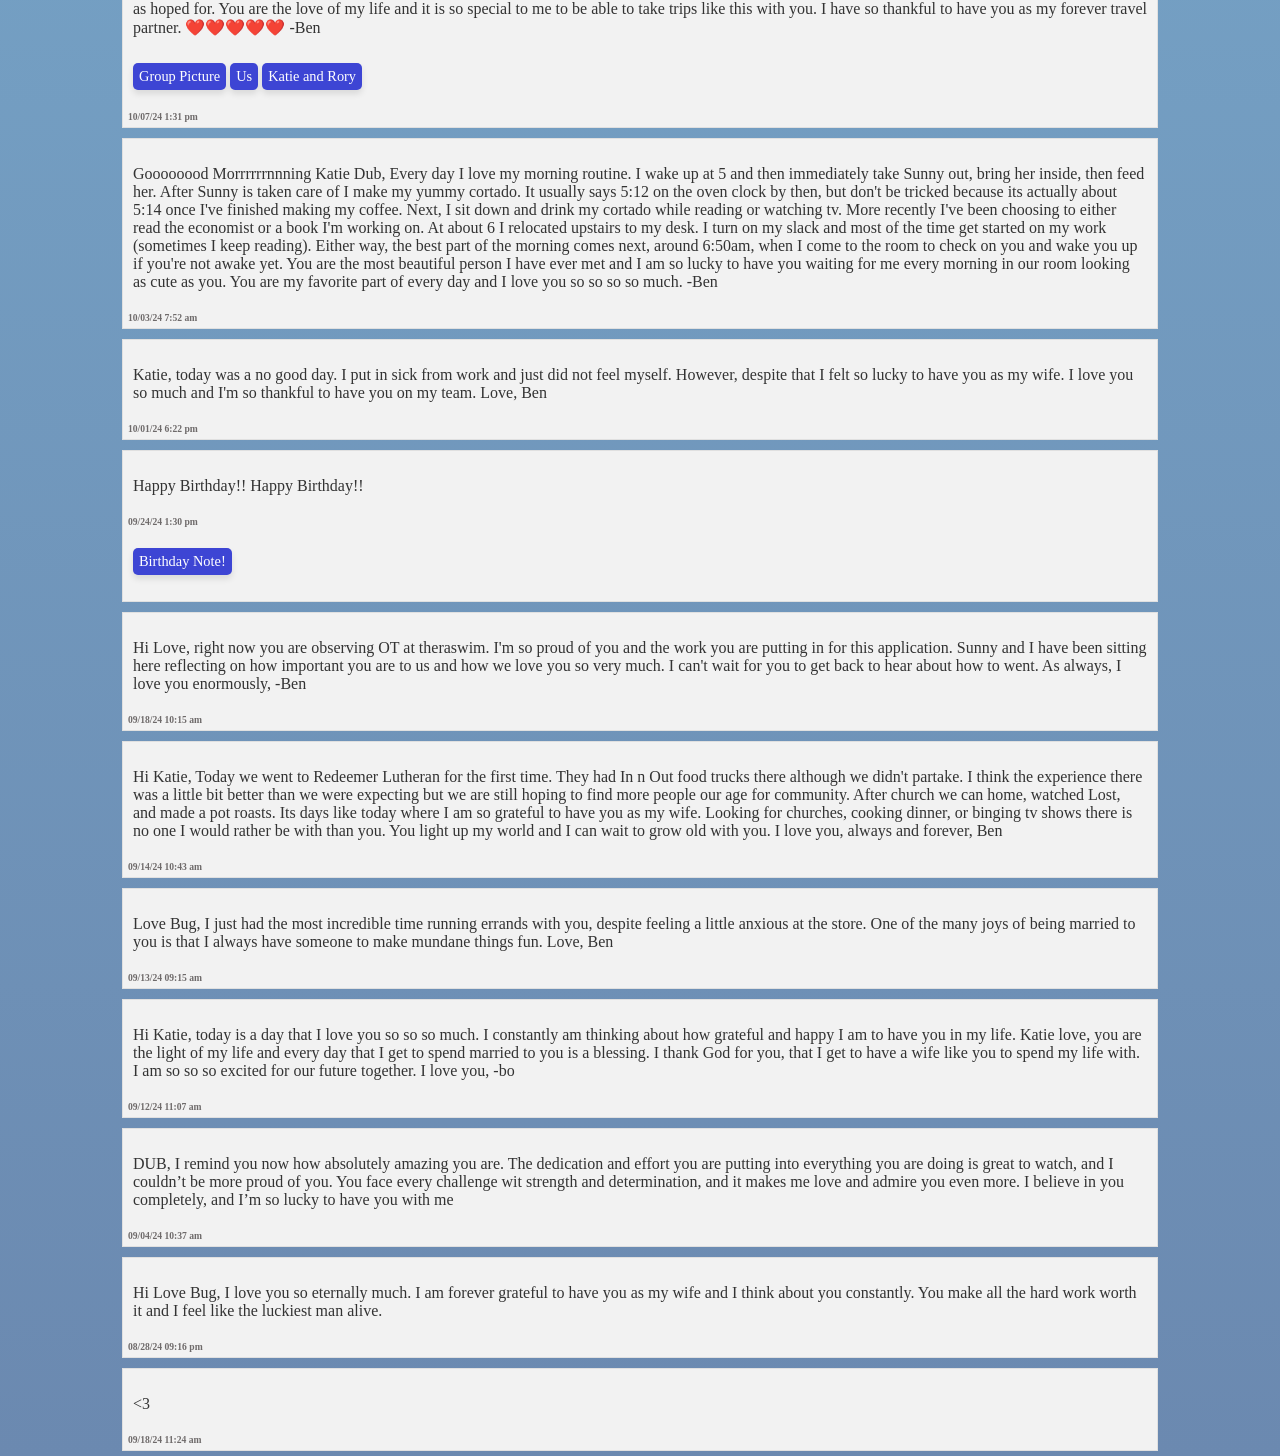
==== commit 53f80bf3: "new entry 4/15" ====
--- a/index.html
+++ b/index.html
@@ -198,6 +198,24 @@
   <p id="demo">
   </p>
   <div class="text-boxes" id="textBoxes">
+    <div class="text-box">
+      <p>
+        HAAPY HAPPY ANIVERSERAY!  As of like 4 minutes ago (which was 7:30 am EST) we have been married for 3 years!  I feel so incredibly
+        lucky to have been able to spend that time with you as your husband.  For practically my entire adult life I have had you by my side
+        and I am so so so thankful for that.  I love getting to wake you up in the mornings (which I'll get to do in about 45 min) because
+        you are always so sleepy and cute and often happy to see me.  I love long car rides where I listen to yap about everything that comes
+        to mind.  I love hiking with you even when its hard and you get frustrated - but because I am proud of you and I enjoy spending time
+        with you outside.  I love cuddling up on the couch and watching twin peaks, survivor, criterion movies, or whatever else we are binging.
+        I love yapping to YOU about my favorite movies.  I love playing with sunny together - I am so glad we added her to our family.  And 
+        most of all I simply LOVE YOU!!  I am so thankful for 3 years and I can't wait for the next 3, 5, 10, 50 years!!
+
+        Love,
+        BO
+      </p>
+      <b>
+       04/15/26 5:31 am
+      </b>
+     </div>
     <div class="text-box">
       <p>
         It has been a long time since I have updated this page, so I decided to finally publish it so that you will always have access.
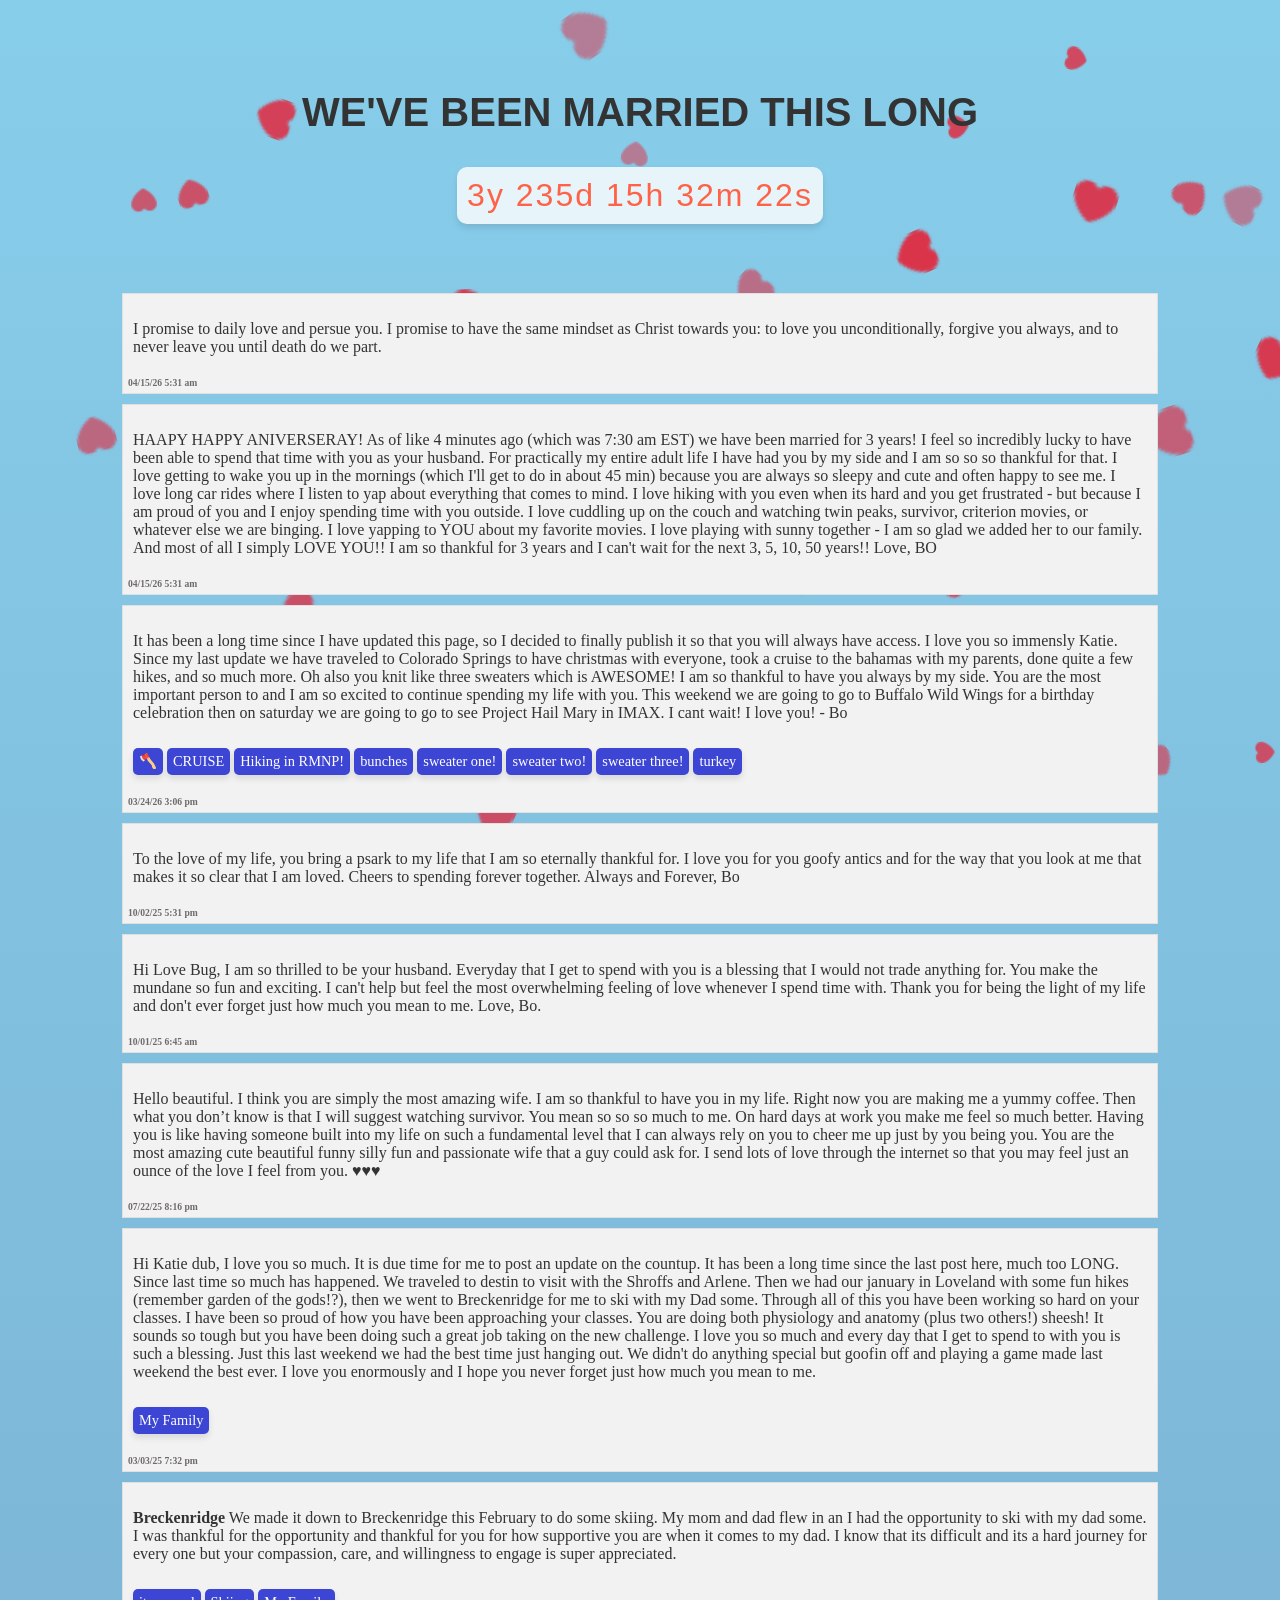
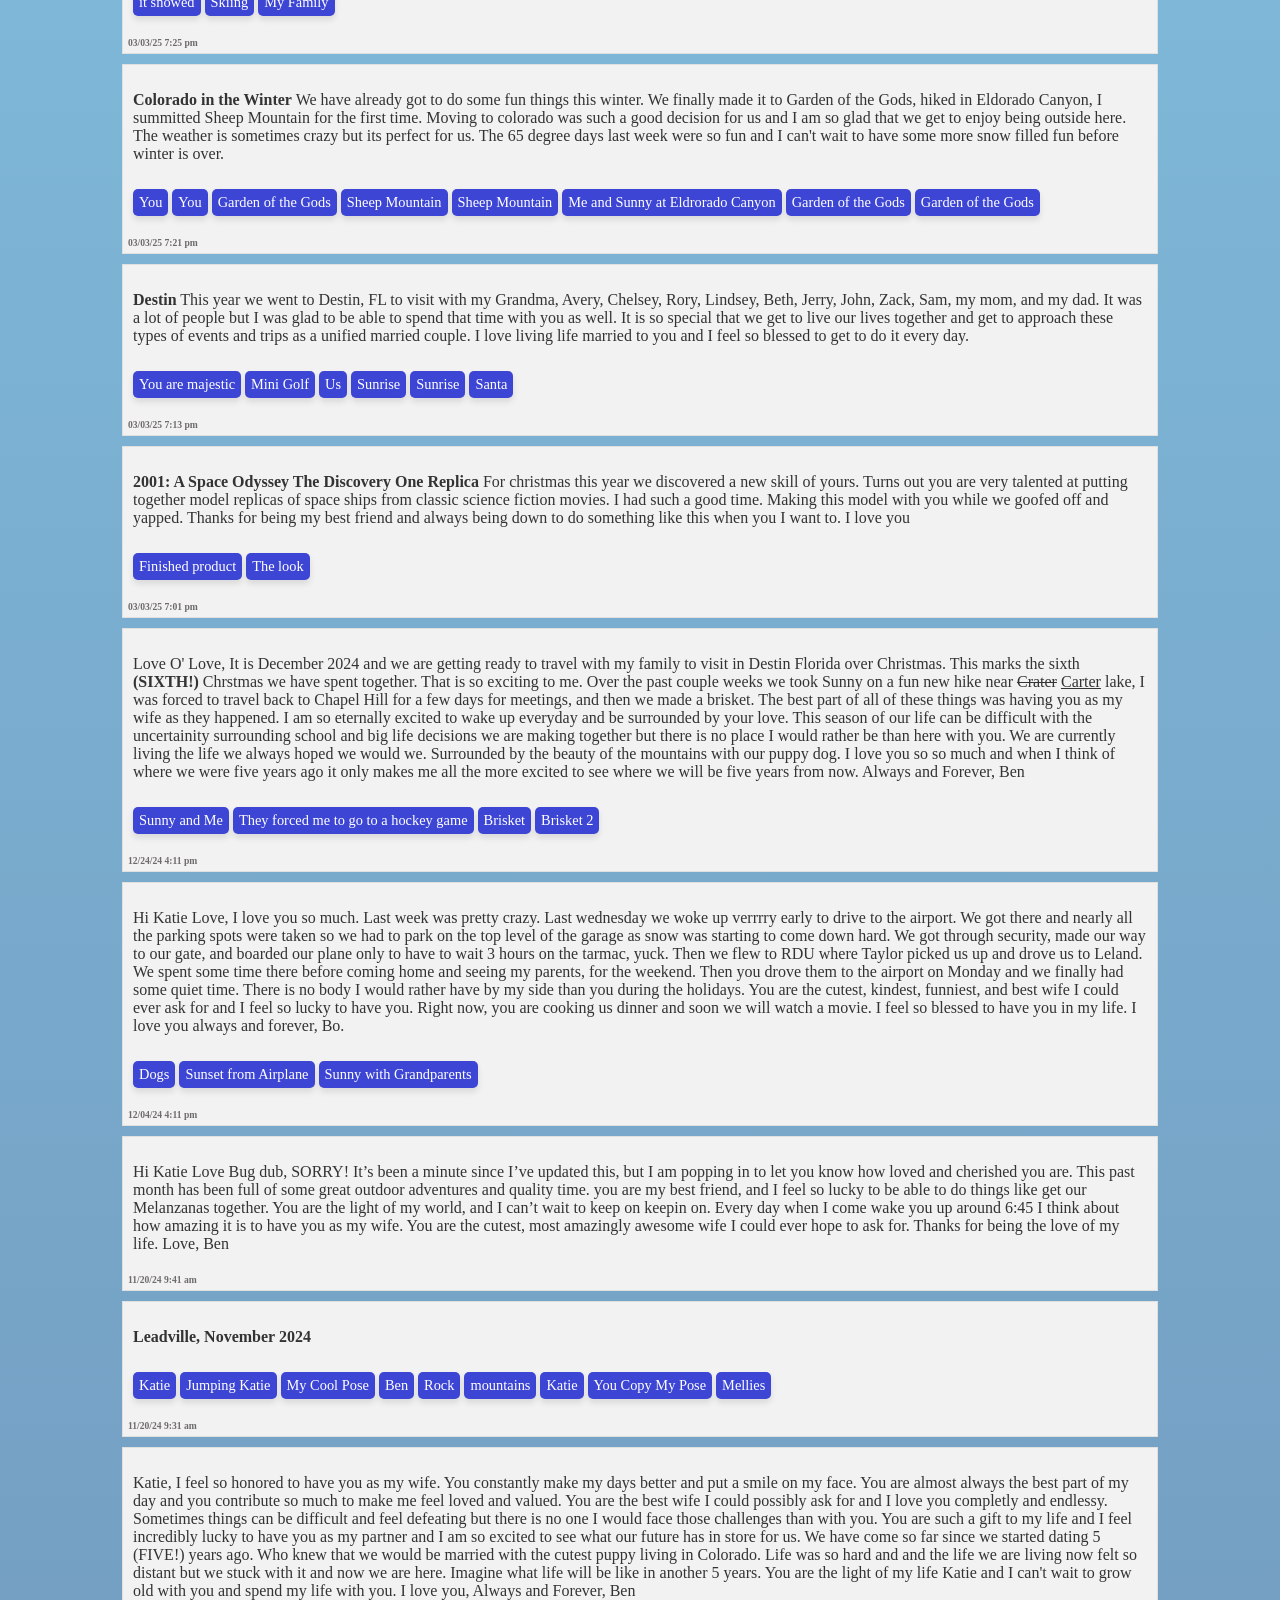
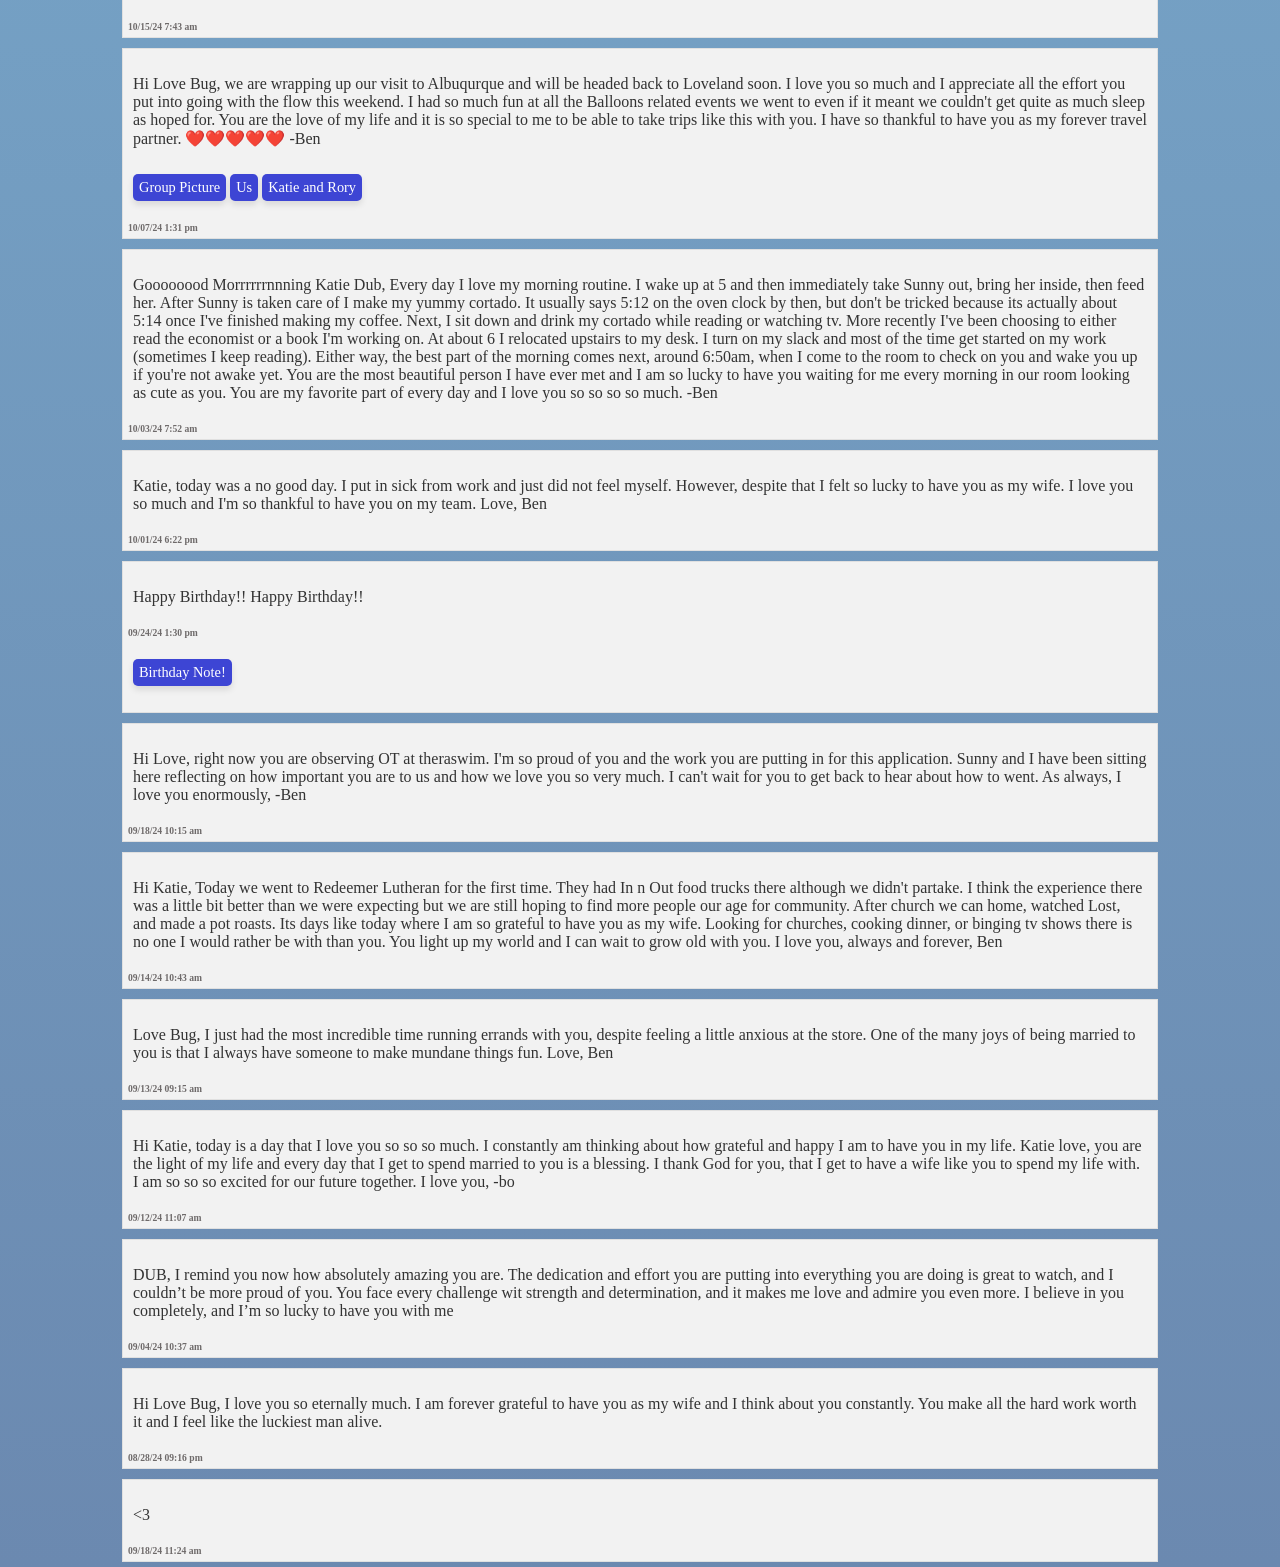
==== commit 9d87c695: "Vows" ====
--- a/index.html
+++ b/index.html
@@ -198,6 +198,16 @@
   <p id="demo">
   </p>
   <div class="text-boxes" id="textBoxes">
+    <div class="text-box">
+      <title>Our vows:</title>
+      <p>
+        I promise to daily love and persue you. I promise to have the same mindset as Christ towards you: to love you unconditionally,
+        forgive you always, and to never leave you until death do we part.
+      </p>
+      <b>
+       04/15/26 5:31 am
+      </b>
+     </div>
     <div class="text-box">
       <p>
         HAAPY HAPPY ANIVERSERAY!  As of like 4 minutes ago (which was 7:30 am EST) we have been married for 3 years!  I feel so incredibly
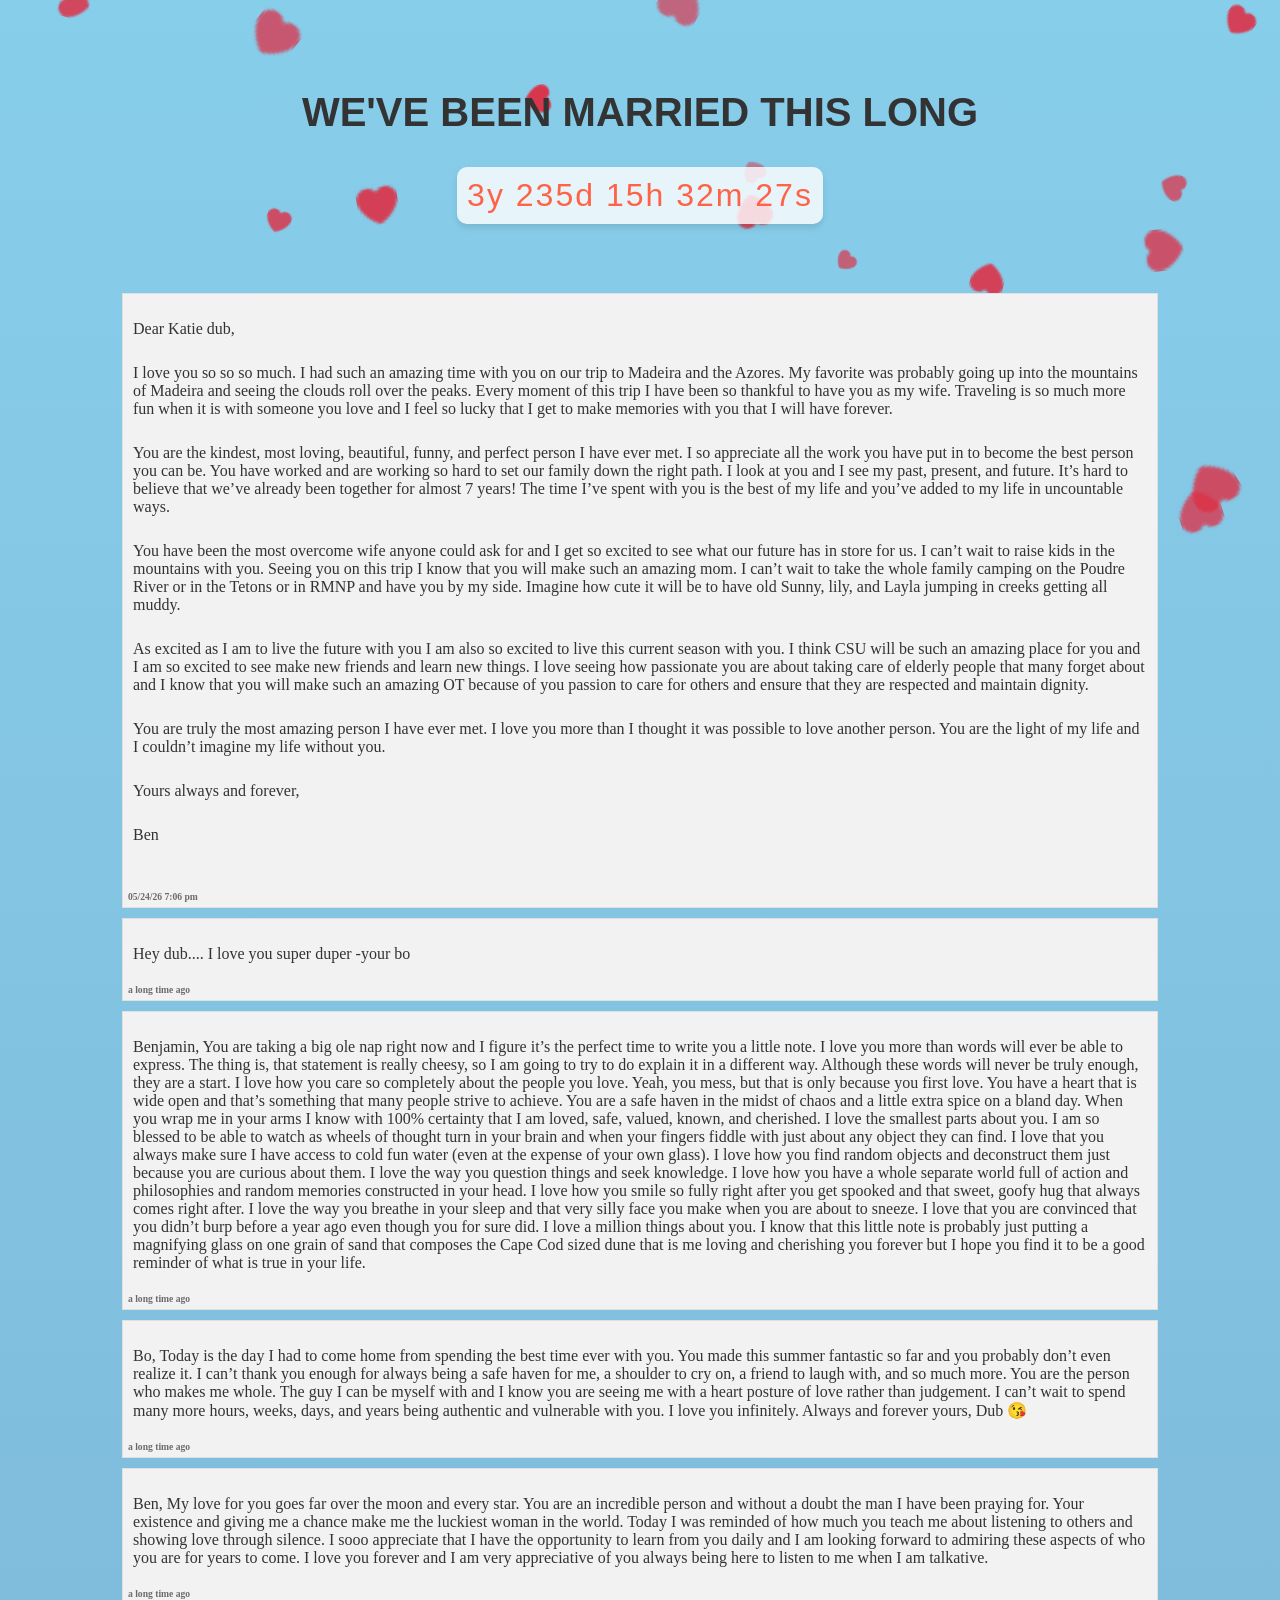
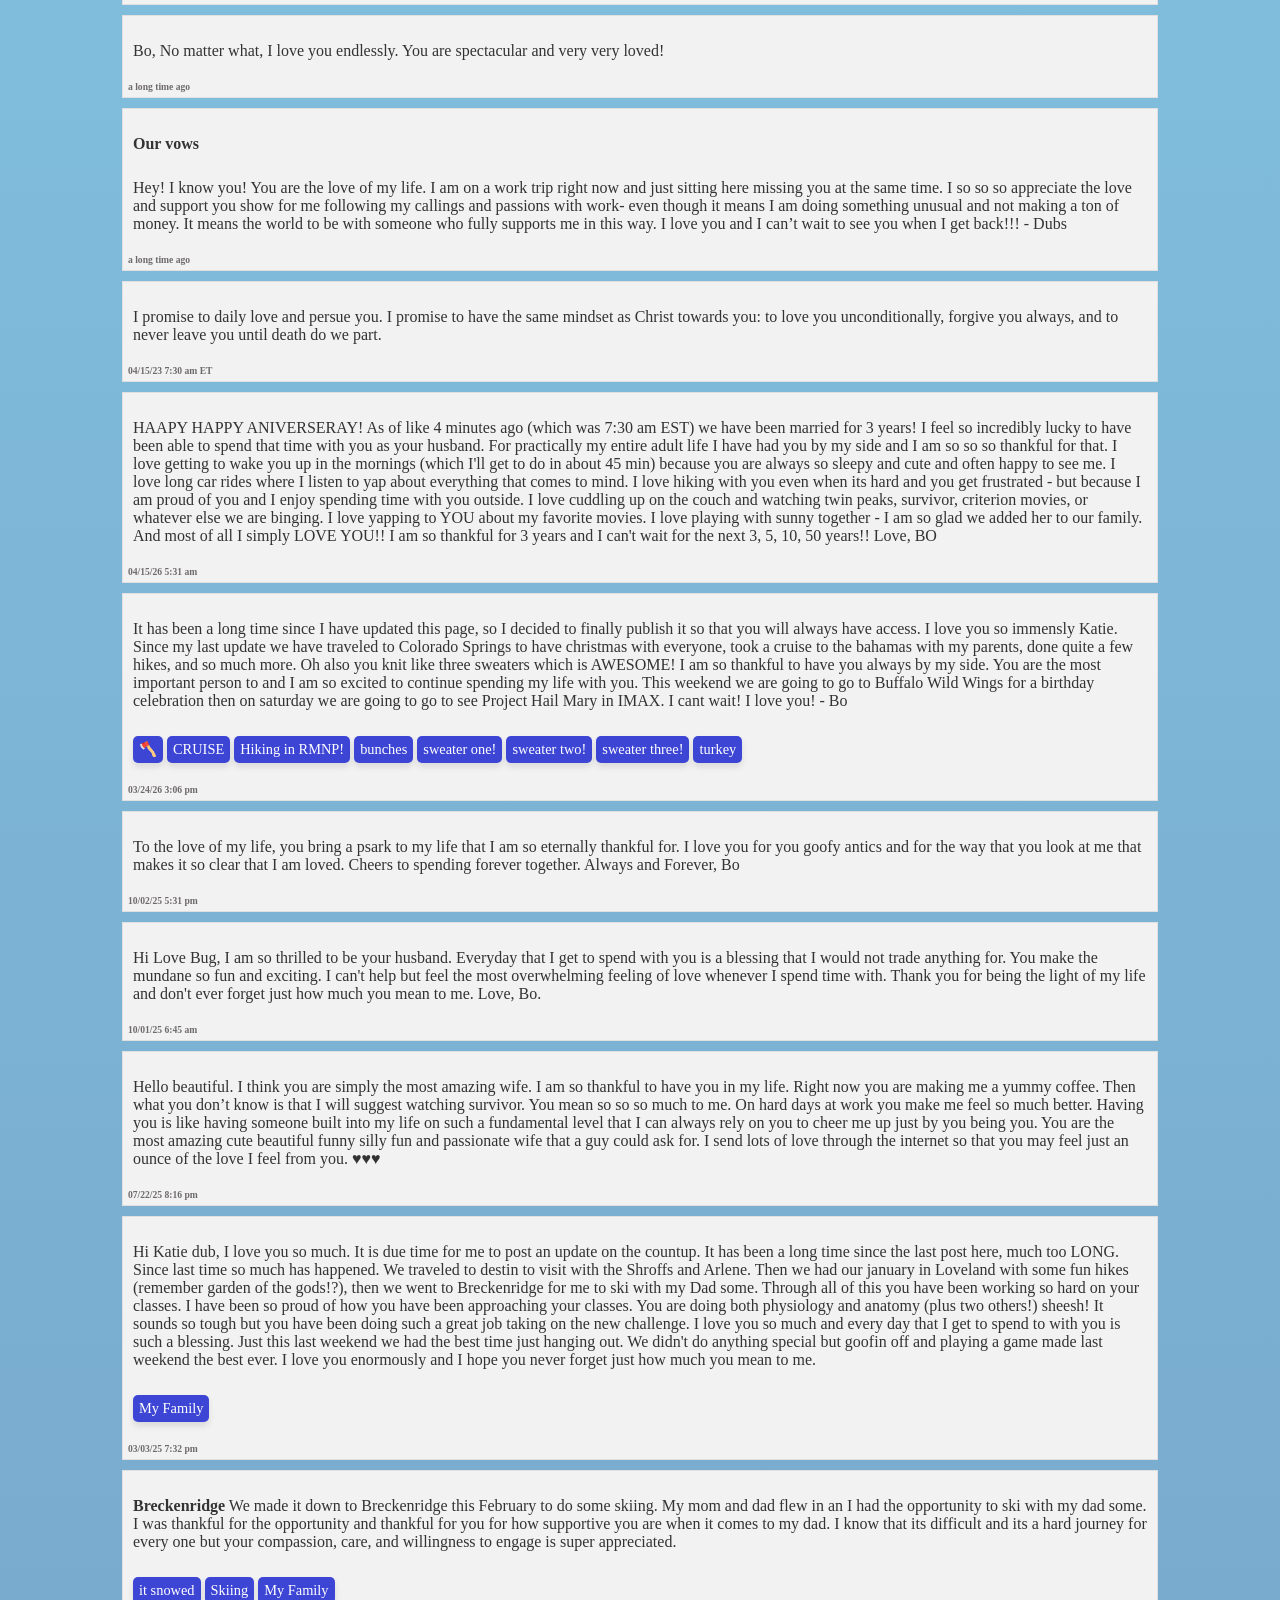
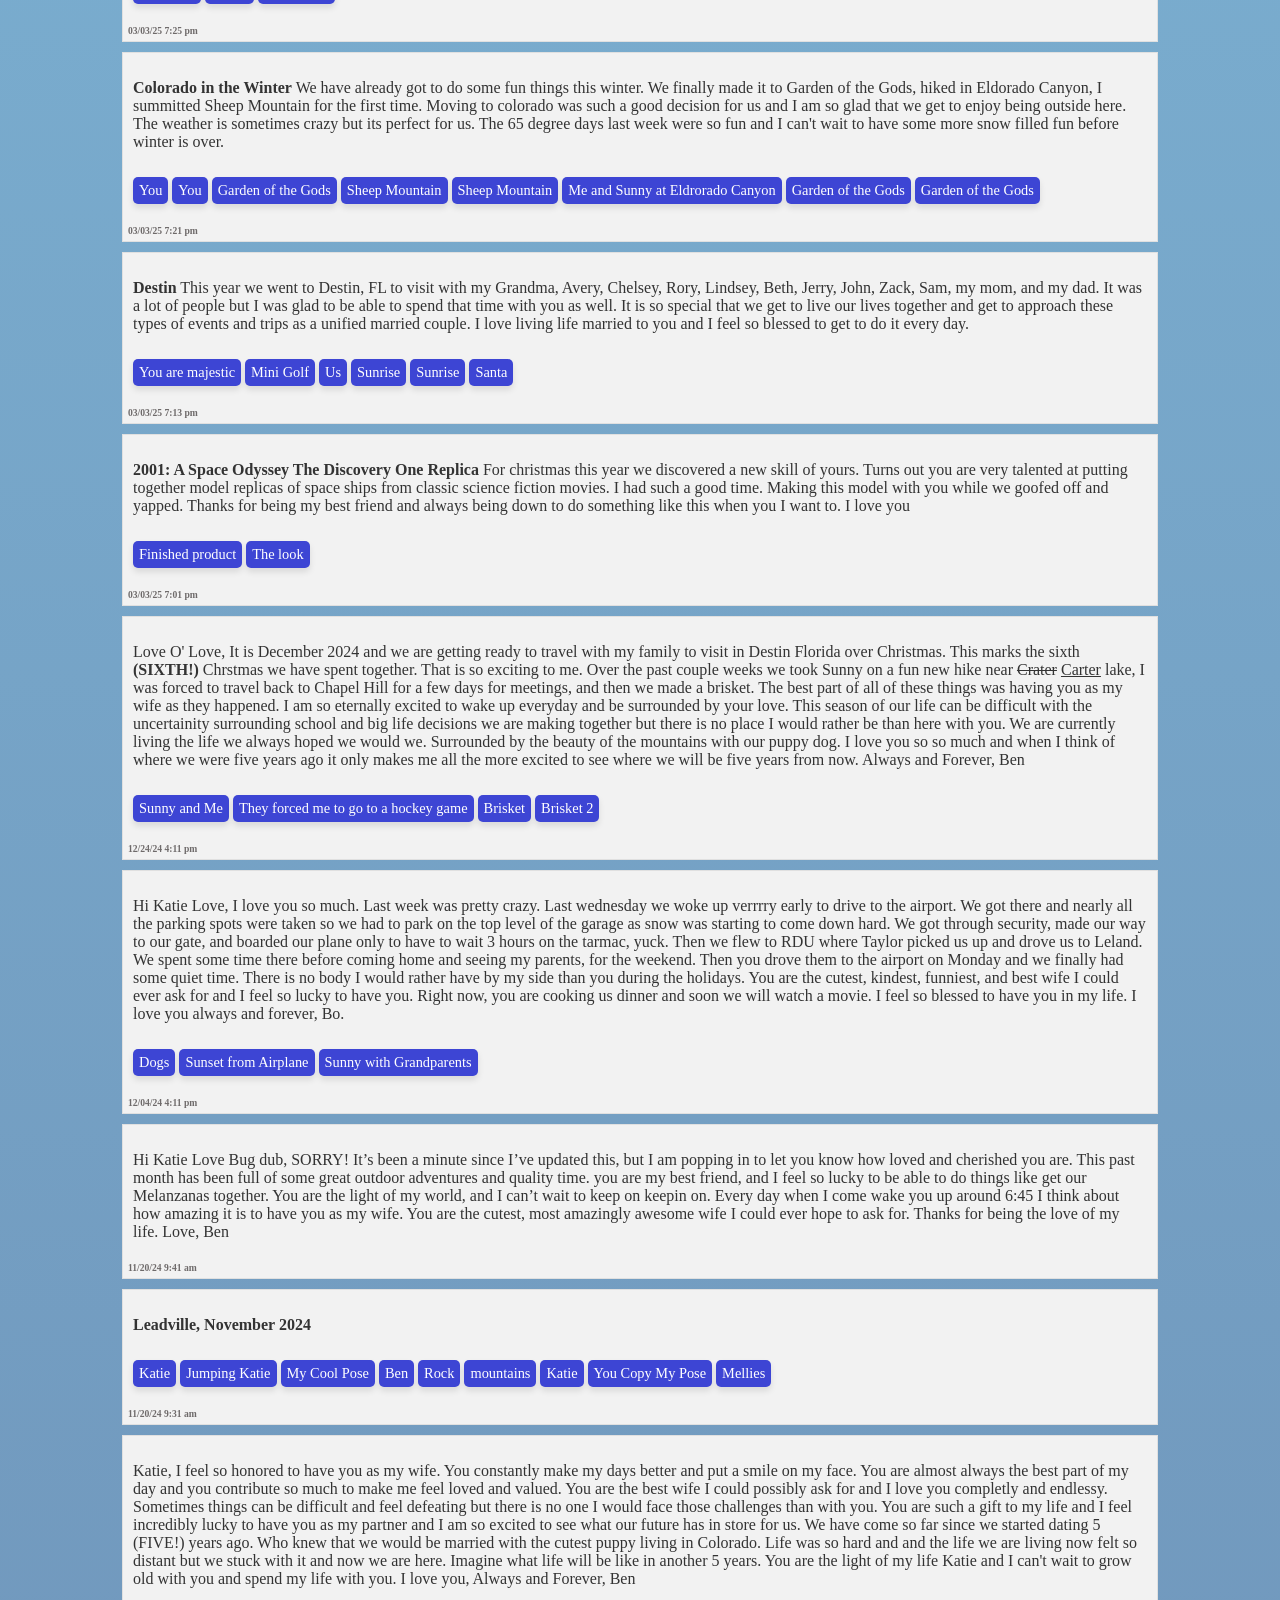
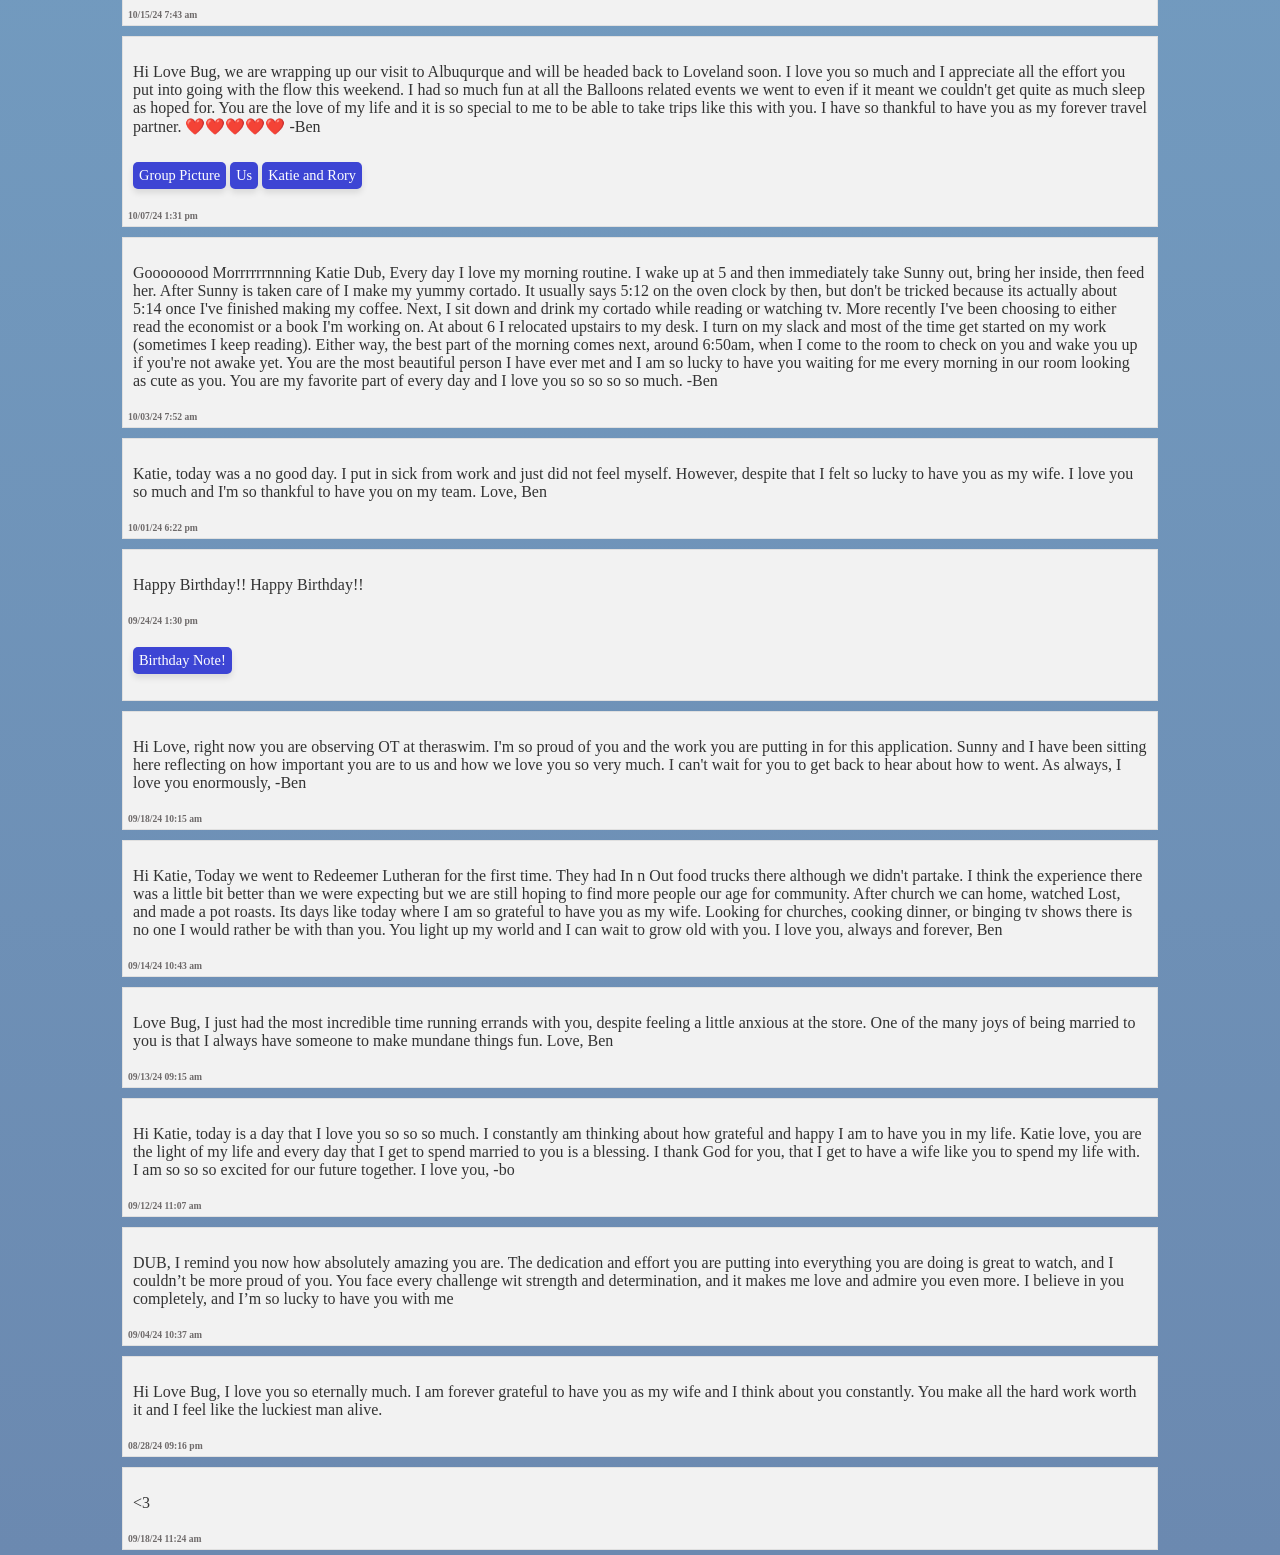
==== commit 7336b202: "updates" ====
--- a/index.html
+++ b/index.html
@@ -199,13 +199,87 @@
   </p>
   <div class="text-boxes" id="textBoxes">
     <div class="text-box">
+      <p>
+        Dear Katie dub,
+        <p>I love you so so so much.  I had such an amazing time with you on our trip to Madeira and the Azores.  My favorite was probably going up into the mountains of Madeira and seeing the clouds roll over the peaks.  Every moment of this trip I have been so thankful to have you as my wife.  Traveling is so much more fun when it is with someone you love and I feel so lucky that I get to make memories with you that I will have forever.</p>
+        <p>You are the kindest, most loving, beautiful, funny, and perfect person I have ever met.  I so appreciate all the work you have put in to become the best person you can be.  You have worked and are working so hard to set our family down the right path.  I look at you and I see my past, present, and future.  It’s hard to believe that we’ve already been together for almost 7 years!  The time I’ve spent with you is the best of my life and you’ve added to my life in uncountable ways.</p>
+        <p>You have been the most overcome wife anyone could ask for and I get so excited to see what our future has in store for us.  I can’t wait to raise kids in the mountains with you.  Seeing you on this trip I know that you will make such an amazing mom.  I can’t wait to take the whole family camping on the Poudre River or in the Tetons or in RMNP and have you by my side.  Imagine how cute it will be to have old Sunny, lily, and Layla jumping in creeks getting all muddy.</p>
+        <p>As excited as I am to live the future with you I am also so excited to live this current season with you.  I think CSU will be such an amazing place for you and I am so excited to see make new friends and learn new things.  I love seeing how passionate you are about taking care of elderly people that many forget about and I know that you will make such an amazing OT because of you passion to care for others and ensure that they are respected and maintain dignity.</p>
+        <p>You are truly the most amazing person I have ever met.  I love you more than I thought it was possible to love another person.  You are the light of my life and I couldn’t imagine my life without you.</p>        
+        <p>Yours always and forever,</p>
+        <p>Ben</p>
+      </p>
+      <b>
+        05/24/26 7:06 pm
+      </b>
+     </div>
+    <div class="text-box">
+      <p>
+        Hey dub.... I love you super duper
+        -your bo
+      </p>
+      <b>
+       a long time ago
+      </b>
+     </div>
+     <div class="text-box">
+      <p>
+        Benjamin,
+
+        You are taking a big ole nap right now and I figure it’s the perfect time to write you a little note. I love you more than words will ever be able to express. The thing is, that statement is really cheesy, so I am going to try to do explain it in a different way. Although these words will never be truly enough, they are a start. I love how you care so completely about the people you love. Yeah, you mess, but that is only because you first love. You have a heart that is wide open and that’s something that many people strive to achieve. You are a safe haven in the midst of chaos and a little extra spice on a bland day. When you wrap me in your arms I know with 100% certainty that I am loved, safe, valued, known, and cherished. I love the smallest parts about you. I am so blessed to be able to watch as wheels of thought turn in your brain and when your fingers fiddle with just about any object they can find. I love that you always make sure I have access to cold fun water (even at the expense of your own glass). I love how you find random objects and deconstruct them just because you are curious about them. I love the way you question things and seek knowledge. I love how you have a whole separate world full of action and philosophies and random memories constructed in your head. I love how you smile so fully right after you get spooked and that sweet, goofy hug that always comes right after. I love the way you breathe in your sleep and that very silly face you make when you are about to sneeze. I love that you are convinced that you didn’t burp before a year ago even though you for sure did. I love a million things about you. I know that this little note is probably just putting a magnifying glass on one grain of sand that composes the Cape Cod sized dune that is me loving and cherishing you forever but I hope you find it to be a good reminder of what is true in your life. 
+      </p>
+      <b>
+       a long time ago
+      </b>
+     </div>
+     <div class="text-box">
+      <p>
+        Bo,
+
+        Today is the day I had to come home from spending the best time ever with you. You made this summer fantastic so far and you probably don’t even realize it. I can’t thank you enough for always being a safe haven for me, a shoulder to cry on, a friend to laugh with, and so much more. You are the person who makes me whole. The guy I can be myself with and I know you are seeing me with a heart posture of love rather than judgement. I can’t wait to spend many more hours, weeks, days, and years being authentic and vulnerable with you. I love you infinitely. Always and forever yours, Dub 😘
+        </p>
+      <b>
+       a long time ago
+      </b>
+     </div>
+    <div class="text-box">
+      <p>
+        Ben,
+
+        My love for you goes far over the moon and every star. You are an incredible person and without a doubt the man I have been praying for. Your existence and giving me a chance make me the luckiest woman in the world. Today I was reminded of how much you teach me about listening to others and showing love through silence. I sooo appreciate that I have the opportunity to learn from you daily and I am looking forward to admiring these aspects of who you are for years to come. I love you forever and I am very appreciative of you always being here to listen to me when I am talkative. 
+      </p>
+      <b>
+       a long time ago
+      </b>
+     </div>
+     <div class="text-box">
+      <p>
+        Bo,
+
+        No matter what, I love you endlessly.  You are spectacular and very very loved!
+      </p>
+      <b>
+       a long time ago
+      </b>
+     </div>
+     <div class="text-box">
+      <p><b>Our vows</b></p>
+      <p>
+        Hey! I know you! You are the love of my life. I am on a work trip right now and just sitting here missing you at the same time. I so so so appreciate the love and support you show for me following my callings and passions with work- even though it means I am doing something unusual and not making a ton of money. It means the world to be with someone who fully supports me in this way. I love you and I can’t wait to see you when I get back!!! 
+        - Dubs
+      </p>
+      <b>
+       a long time ago
+      </b>
+     </div>
+    <div class="text-box">
       <title>Our vows:</title>
       <p>
         I promise to daily love and persue you. I promise to have the same mindset as Christ towards you: to love you unconditionally,
         forgive you always, and to never leave you until death do we part.
       </p>
       <b>
-       04/15/26 5:31 am
+       04/15/23 7:30 am ET
       </b>
      </div>
     <div class="text-box">
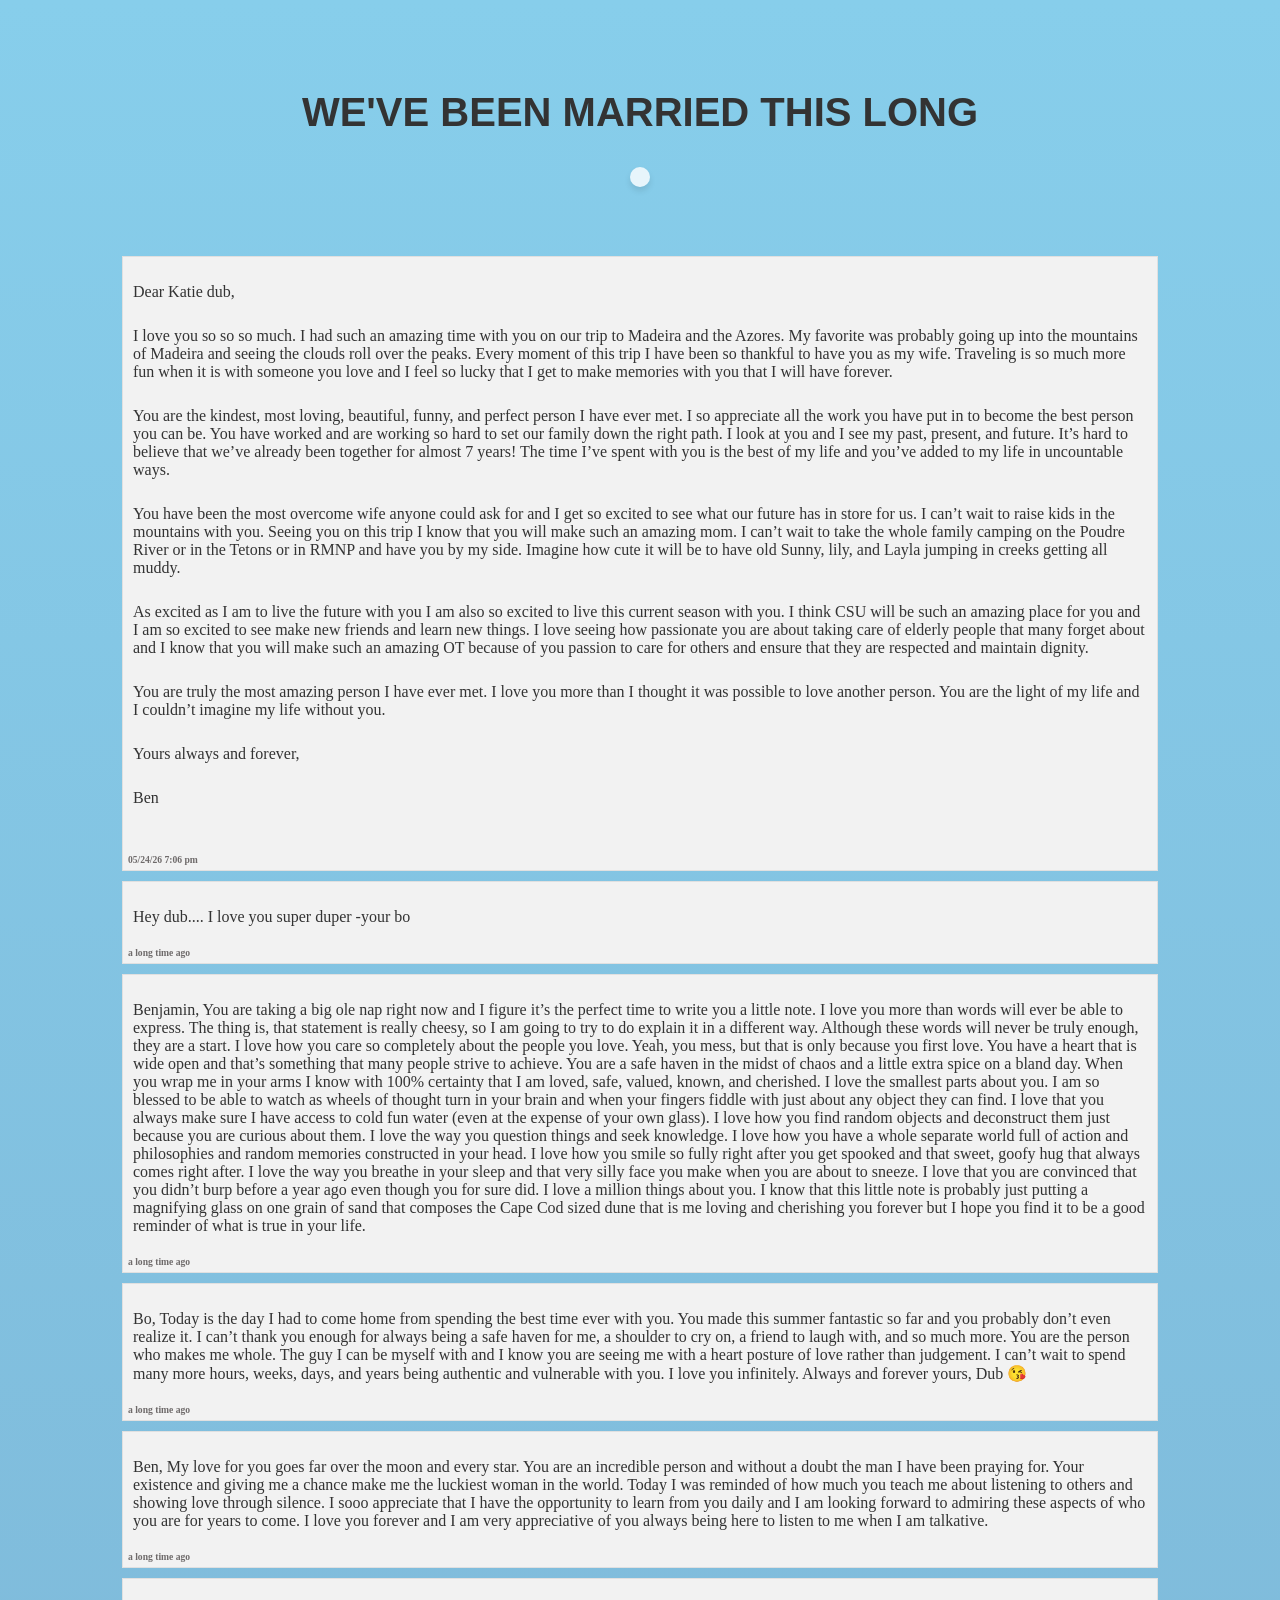
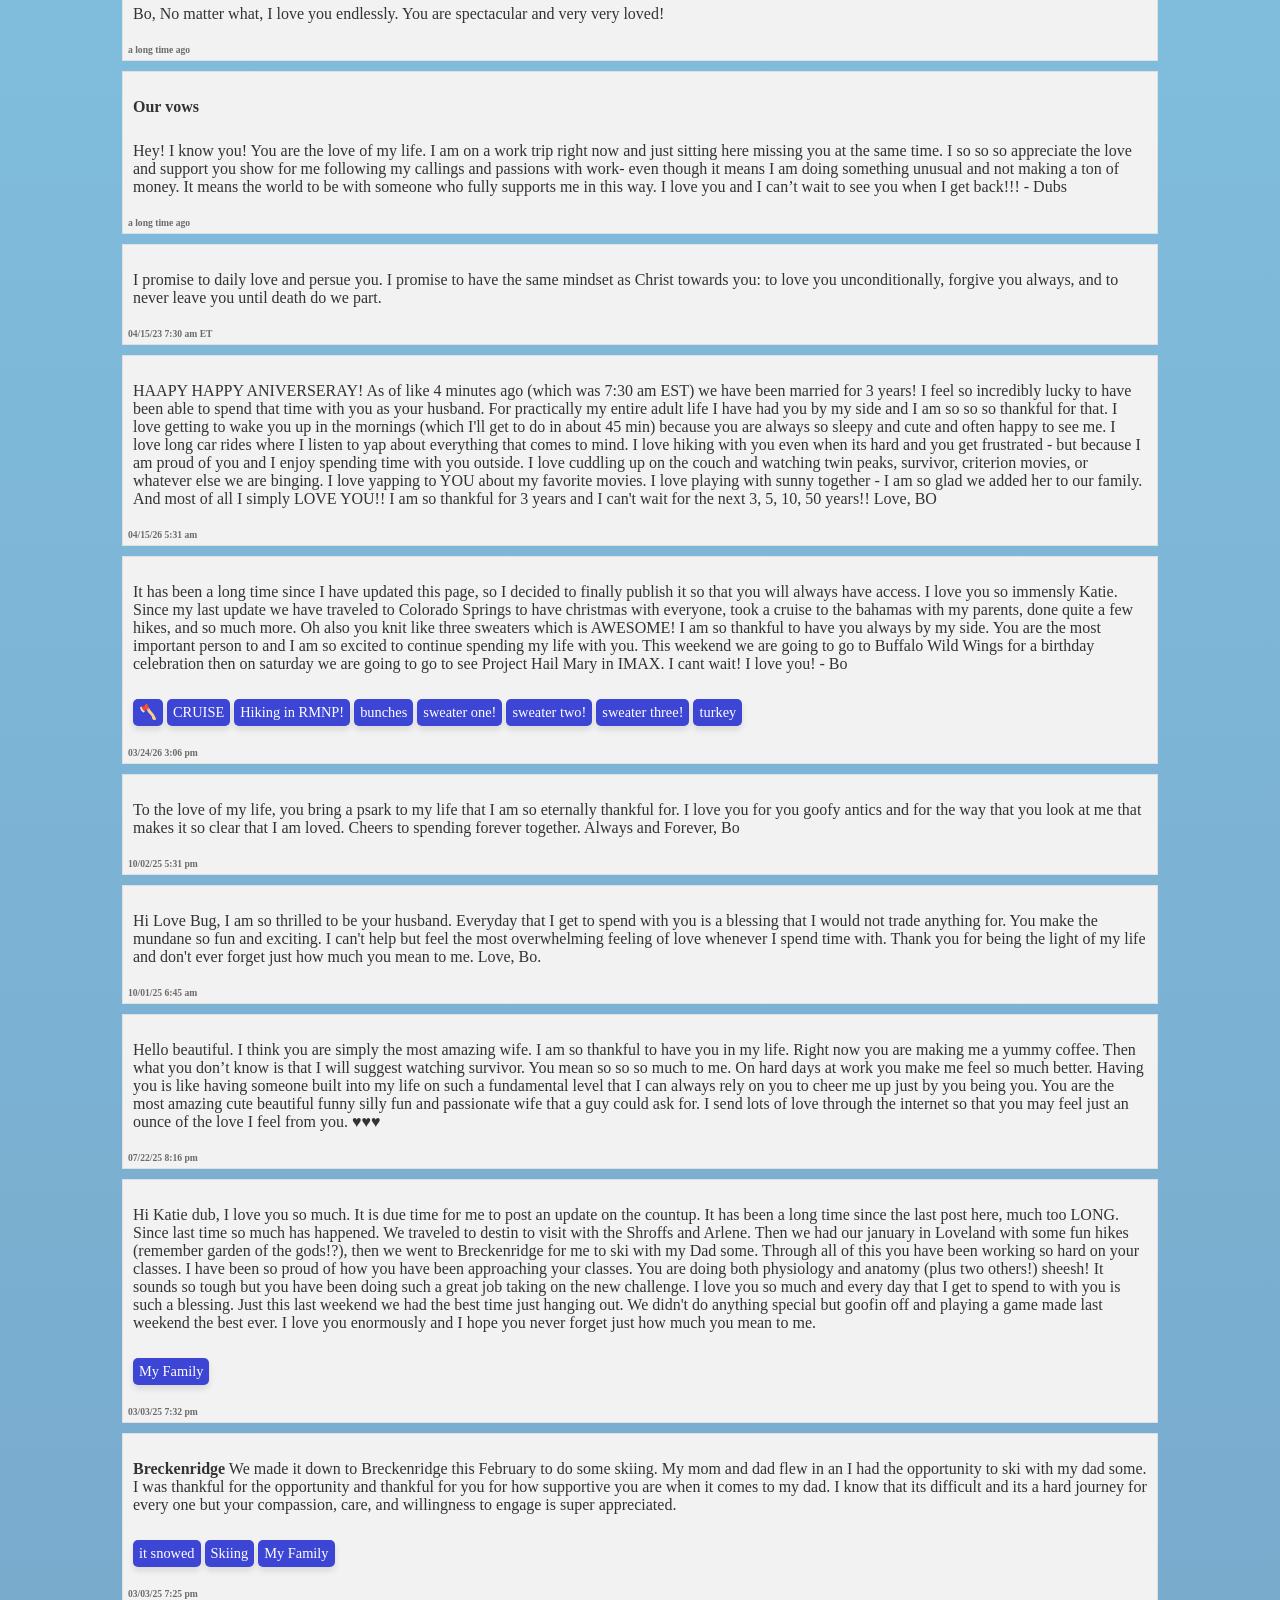
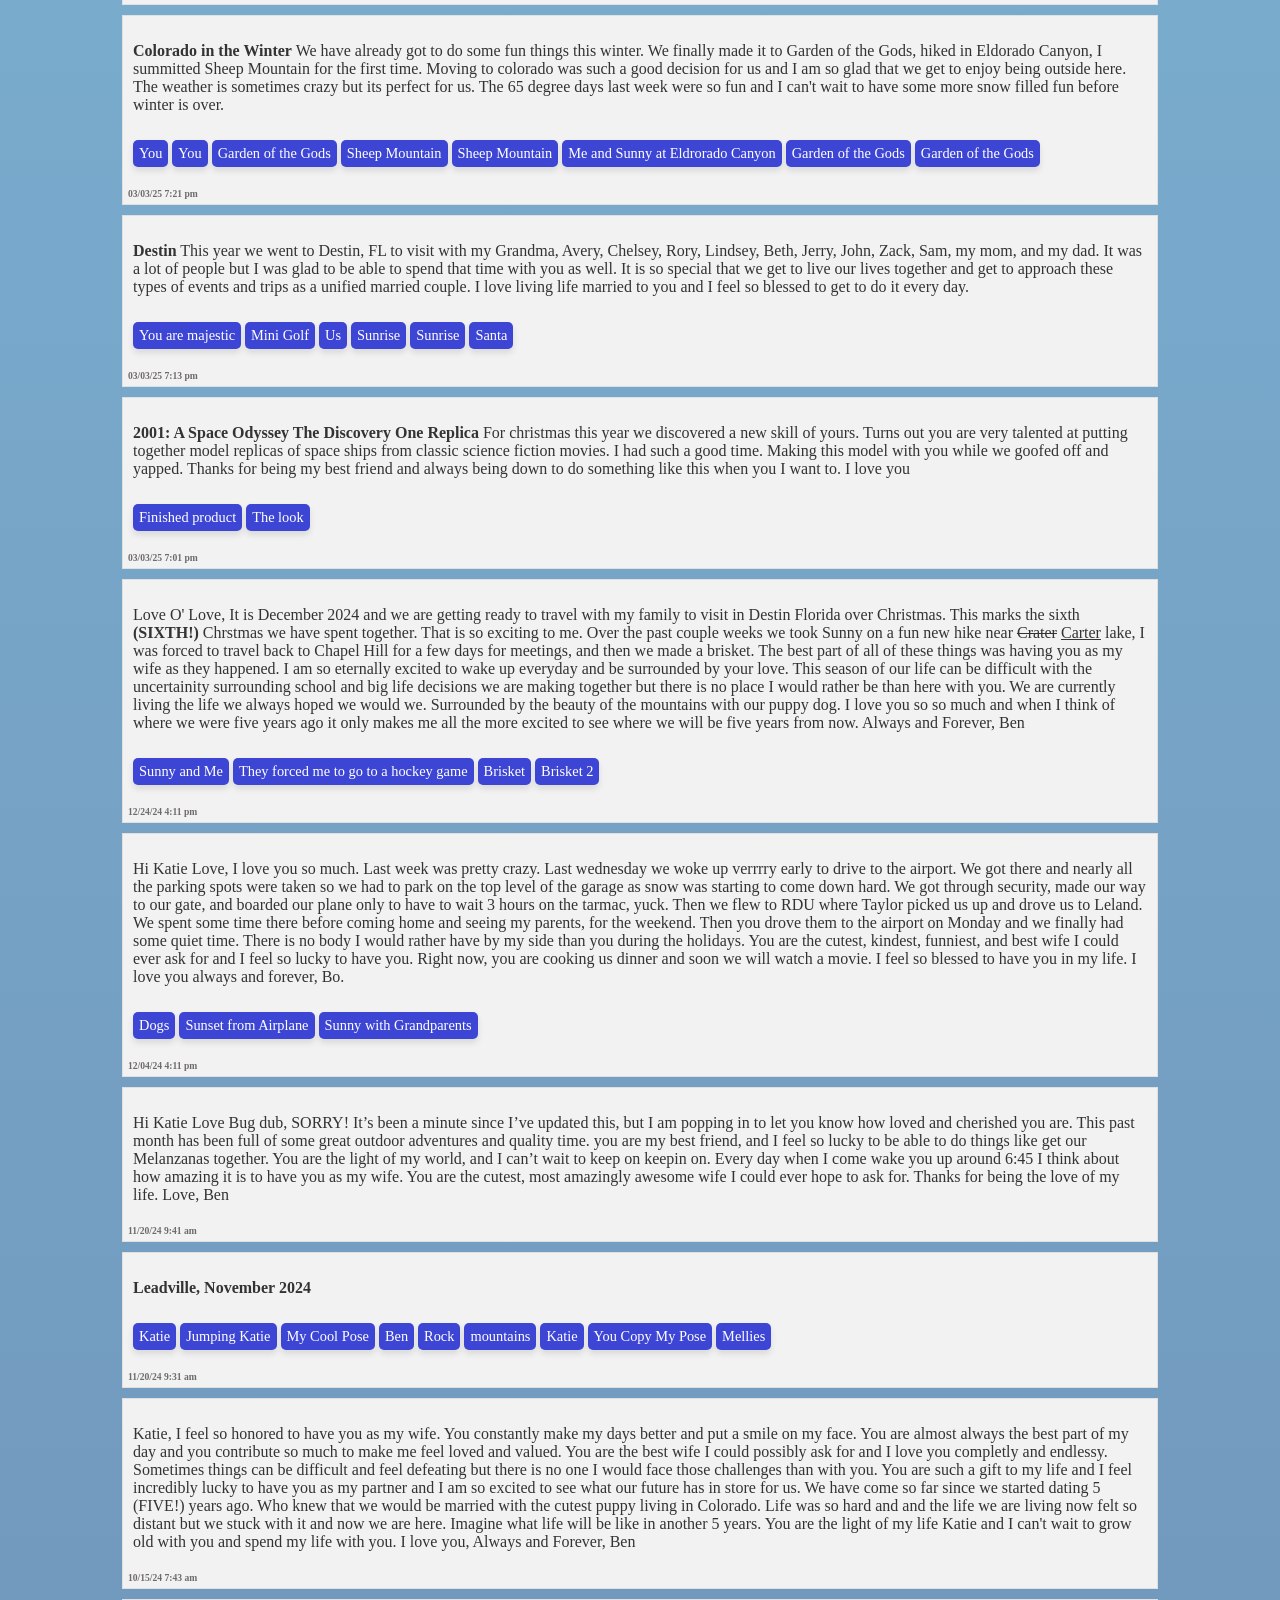
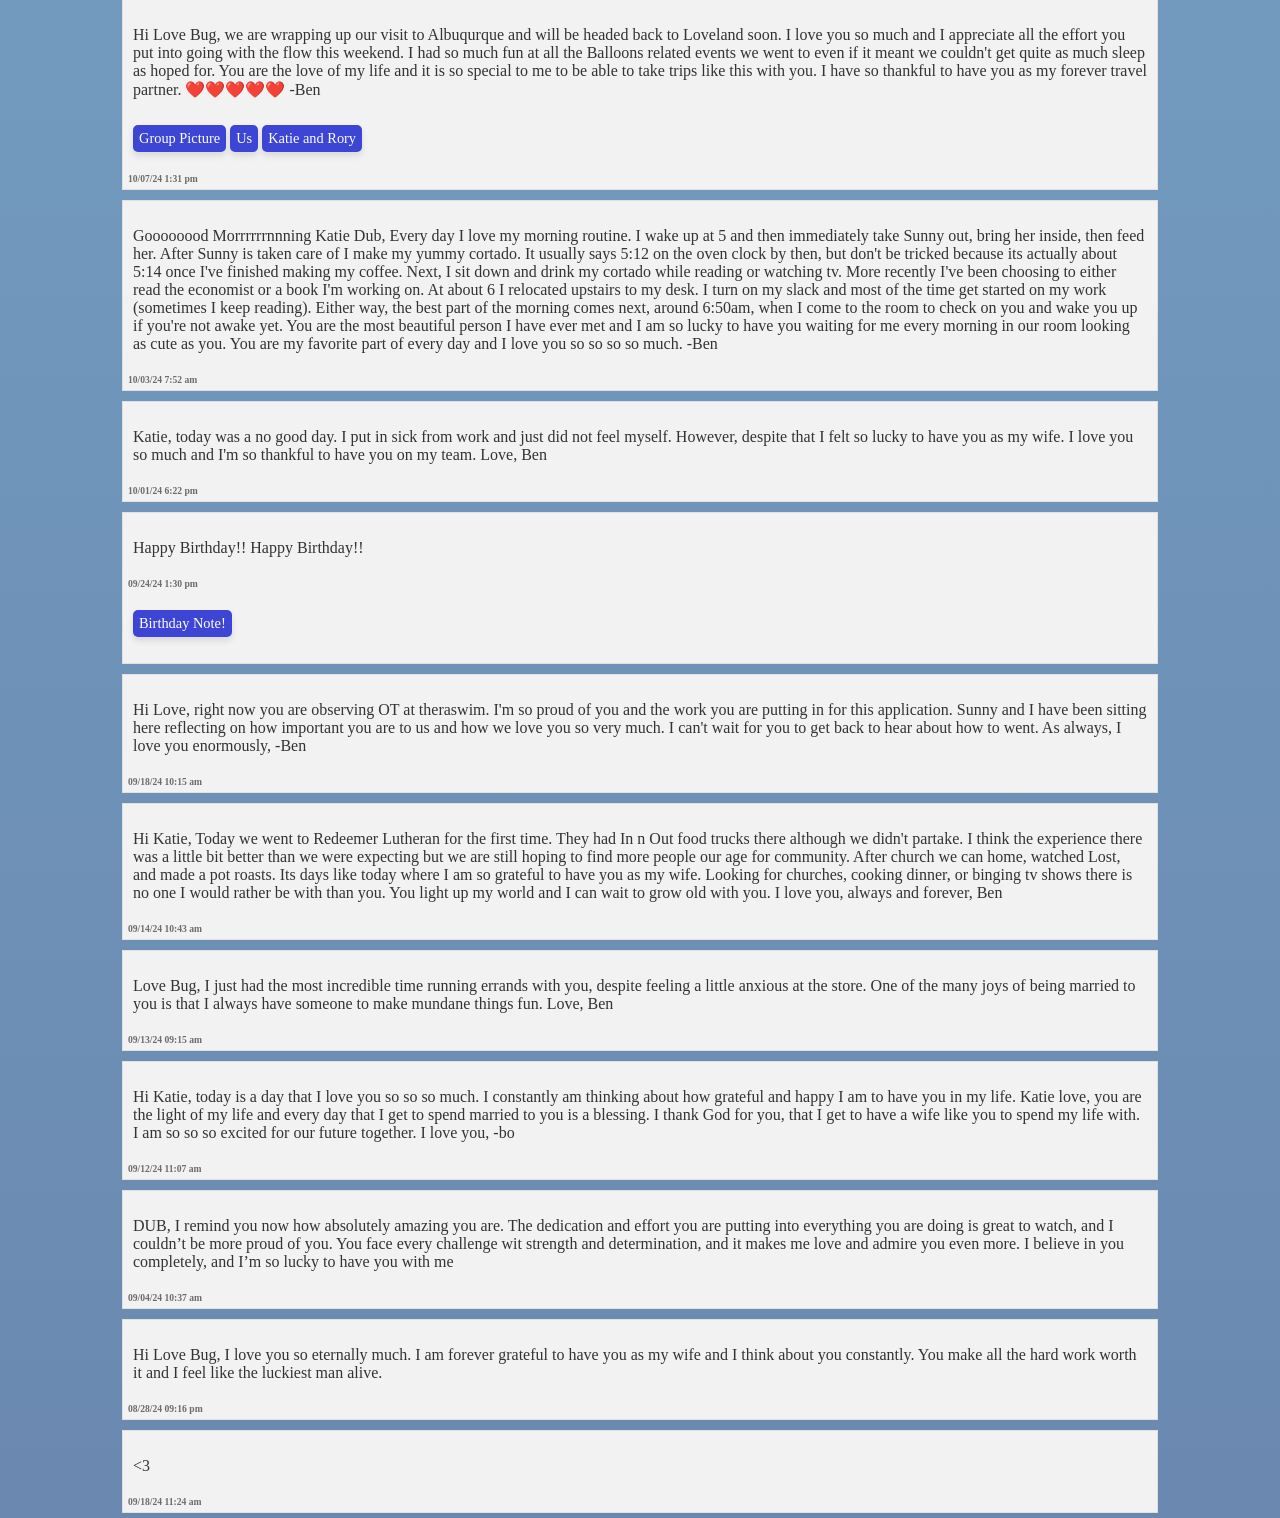
==== commit fbb7d2b9: "add json model" ====
--- a/index.html
+++ b/index.html
@@ -7,188 +7,7 @@
    Anniversary Countdown
   </title>
   <link id = "favicon" rel="icon" type="image/x-icon" href="images/favicon.png">
-  <style>
-    #triangleCanvas {
-  position: fixed;
-  top: 0;
-  left: 0;
-  z-index: -1; /* Stay behind all other content */
-  width: 100%;
-  height: 100%;
-  pointer-events: none; /* Let clicks go through it */
-}
-
-    /* Styled link (button-like) */
-    .image-link {
-      display: inline-block;
-      padding: 5px 6px;
-      background-color: #3d45d4;
-      color: white;
-      text-decoration: none;
-      border-radius: 5px;
-      font-size: 0.9rem;
-      transition: background-color 0.3s ease;
-      box-shadow: 0px 4px 6px rgba(0, 0, 0, 0.1);
-    }
-
-    .image-link:hover {
-      background-color: #ba4c4c; /* Darker tomato on hover */
-    }
-
-    .image-link:active {
-      background-color: #963e3e; /* Even darker on click */
-    }
-
-    .image-link:focus {
-      outline: none;
-      box-shadow: 0px 0px 5px rgba(255, 99, 71, 0.8); /* Focus ring */
-    }
-
-   body {
-      background: linear-gradient(180deg, #87ceeb, #6b89b0); /* Sky blue fading to white */
-      font-family: 'Segoe UI', Tahoma, Geneva, Verdana, sans-serif;
-      margin: 0;
-      display: flex;
-      flex-direction: column;
-      align-items: center;
-      justify-content: flex-start;
-      padding-top: 10vh; /* Slightly lower padding */
-      height: 100%;
-      color: #444;
-      text-align: center;
-    }
-
-    h1 {
-      font-family: 'Arial', sans-serif; /* More formal and modern font */
-      font-size: 2.5rem;
-      color: #333;
-      margin: 0;
-    }
-
-    p {
-      font-size: 1.0rem;
-      padding: 5px;
-      color: #333;
-    }
-
-    #demo {
-      font-size: 2rem;
-      letter-spacing: 2px;
-      color: #ff6347;
-      padding: 10px;
-      background-color: rgba(255, 255, 255, 0.8); /* Box around countdown */
-      border-radius: 10px;
-      box-shadow: 0 4px 6px rgba(0, 0, 0, 0.1);
-      width: auto;
-      display: inline-block;
-    }
-
-    .text-boxes {
-      display: flex;
-      flex-direction: column;
-      align-items: center; /* Center the boxes horizontally */
-      margin-top: 2rem;
-      width: 100%;
-    }
-
-    .text-box {
-      background-color: #f2f2f2; /* Light gray background */
-      padding: 5px; /* Less padding */
-      margin: 5px 0;
-      width: 80%; /* Wider text boxes */
-      font-family: 'Times New Roman', serif;
-      font-size: 0.6rem; /* Even smaller font size */
-      color: rgb(110, 106, 106);
-      box-shadow: none; /* No shadow effect */
-      text-align: left;
-      border: 1px solid #e0e0e0; /* Light border to give structure */
-    }
-
-    /* Modal styles */
-    .modal {
-  display: none; /* Hidden by default */
-  position: fixed;  /* Stay in place */
-  z-index: 1; /* Sit on top */
-  left: 0;
-  top: 0;
-  width: 100%; /* Full width */
-  height: 100%; /* Full height */
-  background-color: rgba(0, 0, 0, 0.8); /* Black background with more opacity */
-}
-
-.modal-content {
-  margin: auto;
-  position: relative;
-  width: 90%; /* 90% of the viewport width */
-  height: 90%; /* 90% of the viewport height */
-  max-width: 1200px;
-  max-height: 90vh;
-  top: 20px;
-}
-
-.modal-content img {
-  width: 100%;
-  height: 100%;
-  object-fit: contain; /* Keep the image aspect ratio */
-}
-
-.close {
-  color: #fff;
-  position: absolute;
-  top: 10px;
-  right: 20px;
-  font-size: 28px;
-  font-weight: bold;
-  z-index: 10;
-}
-
-.close:hover,
-.close:focus {
-  color: #ddd;
-  text-decoration: none;
-  cursor: pointer;
-}
-
-/* Navigation Arrows */
-.prev, .next {
-  position: absolute;
-  top: 50%;
-  padding: 16px;
-  font-size: 24px;
-  color: white;
-  background-color: rgba(0, 0, 0, 0.5);
-  border: none;
-  cursor: pointer;
-  transition: 0.3s;
-  z-index: 10;
-  transform: translateY(-50%);
-}
-
-.prev {
-  left: 0;
-}
-
-.next {
-  right: 0;
-}
-
-.prev:hover, .next:hover {
-  background-color: rgba(0, 0, 0, 0.8);
-}
-
-/* Optional: You can style the caption here if you'd like */
-.modal-caption {
-  text-align: center;
-  color: #fff;
-  padding: 10px;
-  font-size: 18px;
-  position: absolute;
-  bottom: 20px;
-  left: 0;
-  right: 0;
-}
-
-  </style>
+  <link rel="stylesheet" href="css/styles.css">
  </head>
  <body>
   <canvas id="triangleCanvas"></canvas>
@@ -197,442 +16,7 @@
   </h1>
   <p id="demo">
   </p>
-  <div class="text-boxes" id="textBoxes">
-    <div class="text-box">
-      <p>
-        Dear Katie dub,
-        <p>I love you so so so much.  I had such an amazing time with you on our trip to Madeira and the Azores.  My favorite was probably going up into the mountains of Madeira and seeing the clouds roll over the peaks.  Every moment of this trip I have been so thankful to have you as my wife.  Traveling is so much more fun when it is with someone you love and I feel so lucky that I get to make memories with you that I will have forever.</p>
-        <p>You are the kindest, most loving, beautiful, funny, and perfect person I have ever met.  I so appreciate all the work you have put in to become the best person you can be.  You have worked and are working so hard to set our family down the right path.  I look at you and I see my past, present, and future.  It’s hard to believe that we’ve already been together for almost 7 years!  The time I’ve spent with you is the best of my life and you’ve added to my life in uncountable ways.</p>
-        <p>You have been the most overcome wife anyone could ask for and I get so excited to see what our future has in store for us.  I can’t wait to raise kids in the mountains with you.  Seeing you on this trip I know that you will make such an amazing mom.  I can’t wait to take the whole family camping on the Poudre River or in the Tetons or in RMNP and have you by my side.  Imagine how cute it will be to have old Sunny, lily, and Layla jumping in creeks getting all muddy.</p>
-        <p>As excited as I am to live the future with you I am also so excited to live this current season with you.  I think CSU will be such an amazing place for you and I am so excited to see make new friends and learn new things.  I love seeing how passionate you are about taking care of elderly people that many forget about and I know that you will make such an amazing OT because of you passion to care for others and ensure that they are respected and maintain dignity.</p>
-        <p>You are truly the most amazing person I have ever met.  I love you more than I thought it was possible to love another person.  You are the light of my life and I couldn’t imagine my life without you.</p>        
-        <p>Yours always and forever,</p>
-        <p>Ben</p>
-      </p>
-      <b>
-        05/24/26 7:06 pm
-      </b>
-     </div>
-    <div class="text-box">
-      <p>
-        Hey dub.... I love you super duper
-        -your bo
-      </p>
-      <b>
-       a long time ago
-      </b>
-     </div>
-     <div class="text-box">
-      <p>
-        Benjamin,
-
-        You are taking a big ole nap right now and I figure it’s the perfect time to write you a little note. I love you more than words will ever be able to express. The thing is, that statement is really cheesy, so I am going to try to do explain it in a different way. Although these words will never be truly enough, they are a start. I love how you care so completely about the people you love. Yeah, you mess, but that is only because you first love. You have a heart that is wide open and that’s something that many people strive to achieve. You are a safe haven in the midst of chaos and a little extra spice on a bland day. When you wrap me in your arms I know with 100% certainty that I am loved, safe, valued, known, and cherished. I love the smallest parts about you. I am so blessed to be able to watch as wheels of thought turn in your brain and when your fingers fiddle with just about any object they can find. I love that you always make sure I have access to cold fun water (even at the expense of your own glass). I love how you find random objects and deconstruct them just because you are curious about them. I love the way you question things and seek knowledge. I love how you have a whole separate world full of action and philosophies and random memories constructed in your head. I love how you smile so fully right after you get spooked and that sweet, goofy hug that always comes right after. I love the way you breathe in your sleep and that very silly face you make when you are about to sneeze. I love that you are convinced that you didn’t burp before a year ago even though you for sure did. I love a million things about you. I know that this little note is probably just putting a magnifying glass on one grain of sand that composes the Cape Cod sized dune that is me loving and cherishing you forever but I hope you find it to be a good reminder of what is true in your life. 
-      </p>
-      <b>
-       a long time ago
-      </b>
-     </div>
-     <div class="text-box">
-      <p>
-        Bo,
-
-        Today is the day I had to come home from spending the best time ever with you. You made this summer fantastic so far and you probably don’t even realize it. I can’t thank you enough for always being a safe haven for me, a shoulder to cry on, a friend to laugh with, and so much more. You are the person who makes me whole. The guy I can be myself with and I know you are seeing me with a heart posture of love rather than judgement. I can’t wait to spend many more hours, weeks, days, and years being authentic and vulnerable with you. I love you infinitely. Always and forever yours, Dub 😘
-        </p>
-      <b>
-       a long time ago
-      </b>
-     </div>
-    <div class="text-box">
-      <p>
-        Ben,
-
-        My love for you goes far over the moon and every star. You are an incredible person and without a doubt the man I have been praying for. Your existence and giving me a chance make me the luckiest woman in the world. Today I was reminded of how much you teach me about listening to others and showing love through silence. I sooo appreciate that I have the opportunity to learn from you daily and I am looking forward to admiring these aspects of who you are for years to come. I love you forever and I am very appreciative of you always being here to listen to me when I am talkative. 
-      </p>
-      <b>
-       a long time ago
-      </b>
-     </div>
-     <div class="text-box">
-      <p>
-        Bo,
-
-        No matter what, I love you endlessly.  You are spectacular and very very loved!
-      </p>
-      <b>
-       a long time ago
-      </b>
-     </div>
-     <div class="text-box">
-      <p><b>Our vows</b></p>
-      <p>
-        Hey! I know you! You are the love of my life. I am on a work trip right now and just sitting here missing you at the same time. I so so so appreciate the love and support you show for me following my callings and passions with work- even though it means I am doing something unusual and not making a ton of money. It means the world to be with someone who fully supports me in this way. I love you and I can’t wait to see you when I get back!!! 
-        - Dubs
-      </p>
-      <b>
-       a long time ago
-      </b>
-     </div>
-    <div class="text-box">
-      <title>Our vows:</title>
-      <p>
-        I promise to daily love and persue you. I promise to have the same mindset as Christ towards you: to love you unconditionally,
-        forgive you always, and to never leave you until death do we part.
-      </p>
-      <b>
-       04/15/23 7:30 am ET
-      </b>
-     </div>
-    <div class="text-box">
-      <p>
-        HAAPY HAPPY ANIVERSERAY!  As of like 4 minutes ago (which was 7:30 am EST) we have been married for 3 years!  I feel so incredibly
-        lucky to have been able to spend that time with you as your husband.  For practically my entire adult life I have had you by my side
-        and I am so so so thankful for that.  I love getting to wake you up in the mornings (which I'll get to do in about 45 min) because
-        you are always so sleepy and cute and often happy to see me.  I love long car rides where I listen to yap about everything that comes
-        to mind.  I love hiking with you even when its hard and you get frustrated - but because I am proud of you and I enjoy spending time
-        with you outside.  I love cuddling up on the couch and watching twin peaks, survivor, criterion movies, or whatever else we are binging.
-        I love yapping to YOU about my favorite movies.  I love playing with sunny together - I am so glad we added her to our family.  And 
-        most of all I simply LOVE YOU!!  I am so thankful for 3 years and I can't wait for the next 3, 5, 10, 50 years!!
-
-        Love,
-        BO
-      </p>
-      <b>
-       04/15/26 5:31 am
-      </b>
-     </div>
-    <div class="text-box">
-      <p>
-        It has been a long time since I have updated this page, so I decided to finally publish it so that you will always have access.
-        I love you so immensly Katie.  Since my last update we have traveled to Colorado Springs to have christmas with everyone, took 
-        a cruise to the bahamas with my parents, done quite a few hikes, and so much more.  Oh also you knit like three sweaters which 
-        is AWESOME! I am so thankful to have you always by my side.  You are the most important person to and I am so excited to continue spending my life with you.
-        
-        This weekend we are going to go to Buffalo Wild Wings for a birthday celebration then on saturday we are going to go to see 
-        Project Hail Mary in IMAX.  I cant wait!  I love you! - Bo
-      </p>
-      <p>
-        <a href="javascript:void(0);" class="image-link" data-image="images/2026_03_24/axethrowing.jpg">🪓</a>
-        <a href="javascript:void(0);" class="image-link" data-image="images/2026_03_24/cruise.jpg">CRUISE</a>
-        <a href="javascript:void(0);" class="image-link" data-image="images/2026_03_24/hiking.jpg">Hiking in RMNP!</a>
-        <a href="javascript:void(0);" class="image-link" data-image="images/2026_03_24/sunny.jpg">bunches</a>
-        <a href="javascript:void(0);" class="image-link" data-image="images/2026_03_24/sweater1.jpg">sweater one!</a>
-        <a href="javascript:void(0);" class="image-link" data-image="images/2026_03_24/sweater2.jpg">sweater two!</a>
-        <a href="javascript:void(0);" class="image-link" data-image="images/2026_03_24/sweater3.PNG">sweater three!</a>
-        <a href="javascript:void(0);" class="image-link" data-image="images/2026_03_24/turkey.jpg">turkey</a>
-      </p>
-      <b>
-       03/24/26 3:06 pm
-      </b>
-     </div>
-    <div class="text-box">
-      <p>
-        To the love of my life, you bring a psark to my life that I am so eternally thankful for.  I love you for you goofy antics and for the way that you
-        look at me that makes it so clear that I am loved.  Cheers to spending forever together.  Always and Forever, Bo
-      </p>
-      <b>
-       10/02/25 5:31 pm
-      </b>
-     </div>
-    <div class="text-box">
-      <p>
-        Hi Love Bug, I am so thrilled to be your husband.  Everyday that I get to spend with you is a blessing that I would not trade anything for.  You make the
-        mundane so fun and exciting.  I can't help but feel the most overwhelming feeling of love whenever I spend time with.  Thank you for being the light of my
-        life and don't ever forget just how much you mean to me.  Love, Bo.
-      </p>
-      <b>
-       10/01/25 6:45 am
-      </b>
-     </div>
-    <div class="text-box">
-      <p>
-        Hello beautiful.  I think you are simply the most amazing wife.  I am so thankful to have you in my life.  Right now you are making me a yummy coffee.  
-        Then what you don’t know is that I will suggest watching survivor.  You mean so so so much to me.  On hard days at work you make me feel so much better.  
-        Having you is like having someone built into my life on such a fundamental level that I can always rely on you to cheer me up just by you being you.  
-        You are the most amazing cute beautiful funny silly fun and passionate wife that a guy could ask for.  I send lots of love through the internet so that 
-        you may feel just an ounce of the love I feel from you.  ♥️♥️♥️
-      </p>
-      <b>
-       07/22/25 8:16 pm
-      </b>
-     </div>
-    <div class="text-box">
-      <p>
-        Hi Katie dub, I love you so much.  It is due time for me to post an update on the countup.  It has been a long time since the last post here, much too LONG.
-        Since last time so much has happened.  We traveled to destin to visit with the Shroffs and Arlene.  Then we had our january in Loveland with some fun hikes
-        (remember garden of the gods!?), then we went to Breckenridge for me to ski with my Dad some.  Through all of this you have been working so hard on your classes.  I have
-        been so proud of how you have been approaching your classes.  You are doing both physiology and anatomy (plus two others!) sheesh!  It sounds so tough but you
-        have been doing such a great job taking on the new challenge.  I love you so much and every day that I get to spend to with you is such a blessing.  Just this
-        last weekend we had the best time just hanging out.  We didn't do anything special but goofin off and playing a game made last weekend the best ever.  I love
-        you enormously and I hope you never forget just how much you mean to me.
-      </p>
-      <p>
-        <a href="javascript:void(0);" class="image-link" data-image="images/jan_feb_25/my_family.jpeg">My Family</a>
-      </p>
-      <b>
-       03/03/25 7:32 pm
-      </b>
-     </div>
-     <div class="text-box">
-      <p>
-        <b>Breckenridge</b> We made it down to Breckenridge this February to do some skiing.  My mom and dad flew in an I had the opportunity to ski with my dad some.  I was 
-        thankful for the opportunity and thankful for you for how supportive you are when it comes to my dad.  I know that its difficult and its a hard journey for every one
-        but your compassion, care, and willingness to engage is super appreciated.
-      </p>
-      <p>
-        <a href="javascript:void(0);" class="image-link" data-image="images/jan_feb_25/snow_breck.jpeg">it snowed</a>
-        <a href="javascript:void(0);" class="image-link" data-image="images/jan_feb_25/us_skiing.jpeg">Skiing</a>
-        <a href="javascript:void(0);" class="image-link" data-image="images/jan_feb_25/sunny_ben_dad.jpeg">My Family</a>
-      </p>
-      <b>
-        03/03/25 7:25 pm
-      </b>
-     </div>
-     <div class="text-box">
-      <p>
-        <b>Colorado in the Winter</b> We have already got to do some fun things this winter.  We finally made it to Garden of the Gods, hiked in Eldorado Canyon, I summitted
-        Sheep Mountain for the first time.  Moving to colorado was such a good decision for us and I am so glad that we get to enjoy being outside here.  The weather is
-        sometimes crazy but its perfect for us.  The 65 degree days last week were so fun and I can't wait to have some more snow filled fun before winter is over.
-      </p>
-      <p>
-        <a href="javascript:void(0);" class="image-link" data-image="images/jan_feb_25/katie_redrocks3.jpeg">You</a>
-        <a href="javascript:void(0);" class="image-link" data-image="images/jan_feb_25/katie_redrocks4.jpeg">You</a>
-        <a href="javascript:void(0);" class="image-link" data-image="images/jan_feb_25/red_rocks.jpeg">Garden of the Gods</a>
-        <a href="javascript:void(0);" class="image-link" data-image="images/jan_feb_25/sheep_sunrise2.jpeg">Sheep Mountain</a>
-        <a href="javascript:void(0);" class="image-link" data-image="images/jan_feb_25/sheep_mountain_sunrise1.JPG">Sheep Mountain</a>
-        <a href="javascript:void(0);" class="image-link" data-image="images/jan_feb_25/sunny_ben_eldorado.jpeg">Me and Sunny at Eldrorado Canyon</a>
-        <a href="javascript:void(0);" class="image-link" data-image="images/jan_feb_25/sunny_katie_redrocks.jpeg">Garden of the Gods</a>
-        <a href="javascript:void(0);" class="image-link" data-image="images/jan_feb_25/sunny_katie_redrocks2.jpeg">Garden of the Gods</a>
-      </p>
-      <b>
-        03/03/25 7:21 pm
-      </b>
-     </div>
-     <div class="text-box">
-      <p>
-        <b>Destin</b> This year we went to Destin, FL to visit with my Grandma, Avery, Chelsey, Rory, Lindsey, Beth, Jerry, John, Zack, Sam, my mom, and my dad.  It was
-        a lot of people but I was glad to be able to spend that time with you as well.  It is so special that we get to live our lives together and get to approach these
-        types of events and trips as a unified married couple.  I love living life married to you and I feel so blessed to get to do it every day.
-      </p>
-      <p>
-        <a href="javascript:void(0);" class="image-link" data-image="images/jan_feb_25/katie_sunrise_destin.jpeg">You are majestic</a>
-        <a href="javascript:void(0);" class="image-link" data-image="images/jan_feb_25/mini_golf_destin.jpeg">Mini Golf</a>
-        <a href="javascript:void(0);" class="image-link" data-image="images/jan_feb_25/katie_ben_sunrise.jpeg">Us</a>
-        <a href="javascript:void(0);" class="image-link" data-image="images/jan_feb_25/sunrise_destin.jpeg">Sunrise</a>
-        <a href="javascript:void(0);" class="image-link" data-image="images/jan_feb_25/sunrise_destin2.jpeg">Sunrise</a>
-        <a href="javascript:void(0);" class="image-link" data-image="images/jan_feb_25/funny_santa.jpeg">Santa</a>
-      </p>
-      <b>
-        03/03/25 7:13 pm
-      </b>
-     </div>
-     <div class="text-box">
-      <p>
-        <b>2001: A Space Odyssey The Discovery One Replica</b> For christmas this year we discovered a new skill of yours.  Turns out you are very talented at putting
-        together model replicas of space ships from classic science fiction movies.  I had such a good time.  Making this model with you while we goofed off and yapped.
-        Thanks for being my best friend and always being down to do something like this when you I want to.  I love you
-      </p>
-      <p>
-        <a href="javascript:void(0);" class="image-link" data-image="images/jan_feb_25/2001.jpeg">Finished product</a>
-        <a href="javascript:void(0);" class="image-link" data-image="images/jan_feb_25/katie_2001.jpeg">The look</a>
-      </p>
-      <b>
-        03/03/25 7:01 pm
-      </b>
-     </div>
-    <div class="text-box">
-      <p>
-        Love O' Love, It is December 2024 and we are getting ready to travel with my family to visit in Destin Florida over Christmas.  This marks the sixth
-        <b>(SIXTH!)</b> Chrstmas we have spent together.  That is so exciting to me.  Over the past couple weeks we took Sunny on a fun new hike near <del>Crater</del>
-        <ins>Carter</ins> lake, I was forced to travel back to Chapel Hill for a few days for meetings, and then we made a brisket.  The best part of all of these things
-        was having you as my wife as they happened.  I am so eternally excited to wake up everyday and be surrounded by your love.  This season of our life can 
-        be difficult with the uncertainity surrounding school and big life decisions we are making together but there is no place I would rather be than here with you.
-        We are currently living the life we always hoped we would we.  Surrounded by the beauty of the mountains with our puppy dog.  I love you so so much and when
-        I think of where we were five years ago it only makes me all the more excited to see where we will be five years from now.  Always and Forever, Ben
-      </p>
-      <p>
-        <a href="javascript:void(0);" class="image-link" data-image="images/early_december24/sunny_hike.jpeg">Sunny and Me</a>
-        <a href="javascript:void(0);" class="image-link" data-image="images/early_december24/hockey.jpg">They forced me to go to a hockey game</a>
-        <a href="javascript:void(0);" class="image-link" data-image="images/early_december24/brisket.jpeg">Brisket</a>
-        <a href="javascript:void(0);" class="image-link" data-image="images/early_december24/brisket_and_me.jpg">Brisket 2</a>
-      </p>
-      <b>
-       12/24/24 4:11 pm
-      </b>
-     </div>
-    <div class="text-box">
-      <p>
-        Hi Katie Love, I love you so much.  Last week was pretty crazy.  Last wednesday we woke up verrrry early to drive to the airport.  We got there
-        and nearly all the parking spots were taken so we had to park on the top level of the garage as snow was starting to come down hard.  We got through
-        security, made our way to our gate, and boarded our plane only to have to wait 3 hours on the tarmac, yuck.  Then we flew to RDU where Taylor picked
-        us up and drove us to Leland.  We spent some time there before coming home and seeing my parents, for the weekend.  Then you drove them to the airport
-        on Monday and we finally had some quiet time.  There is no body I would rather have by my side than you during the holidays.  You are the cutest, kindest,
-        funniest, and best wife I could ever ask for and I feel so lucky to have you.  Right now, you are cooking us dinner and soon we will watch a movie.  I
-        feel so blessed to have you in my life.  I love you always and forever, Bo.
-      </p>
-      <p>
-        <a href="javascript:void(0);" class="image-link" data-image="images/thanksgiving24/IMG_3951.jpeg">Dogs</a>
-        <a href="javascript:void(0);" class="image-link" data-image="images/thanksgiving24/IMG_2577.jpeg">Sunset from Airplane</a>
-        <a href="javascript:void(0);" class="image-link" data-image="images/thanksgiving24/IMG_5073.png">Sunny with Grandparents</a>
-      </p>
-      <b>
-       12/04/24 4:11 pm
-      </b>
-     </div>
-    <div class="text-box">
-      <p>
-        Hi Katie Love Bug dub,  SORRY!  It’s been a minute since I’ve updated this, but I am popping in to let you know how loved and cherished you are.
-        This past month has been full of some great outdoor adventures and quality time.  you are my best friend, and I feel so lucky to be able to do things
-        like get our Melanzanas together.  You are the light of my world, and I can’t wait to keep on keepin on.  Every day when I come wake you up around
-        6:45 I think about how amazing it is to have you as my wife.  You are the cutest, most amazingly awesome wife I could ever hope to ask for.  
-        Thanks for being the love of my life.  Love, Ben
-      </p>
-      <b>
-       11/20/24 9:41 am
-      </b>
-     </div>
-      <div class="text-box">
-        <p>
-          <b>Leadville, November 2024</b>
-        </p>
-        <p>
-          <a href="javascript:void(0);" class="image-link" data-image="images/leadville/dub_walking_away.JPG">Katie</a>
-          <a href="javascript:void(0);" class="image-link" data-image="images/leadville/jumping_katie.JPG">Jumping Katie</a>
-          <a href="javascript:void(0);" class="image-link" data-image="images/leadville/me_balancing.JPG">My Cool Pose</a>
-          <a href="javascript:void(0);" class="image-link" data-image="images/leadville/me_mountains.JPG">Ben</a>
-          <a href="javascript:void(0);" class="image-link" data-image="images/leadville/me_on_rock.JPG">Rock</a>
-          <a href="javascript:void(0);" class="image-link" data-image="images/leadville/mountains.JPG">mountains</a>
-          <a href="javascript:void(0);" class="image-link" data-image="images/leadville/walking_dub.JPG">Katie</a>
-          <a href="javascript:void(0);" class="image-link" data-image="images/leadville/you_copy_me.JPG">You Copy My Pose</a>
-          <a href="javascript:void(0);" class="image-link" data-image="images/leadville/mellies.PNG">Mellies</a>
-        </p>
-        <b>
-         11/20/24 9:31 am
-        </b>
-       </div>
-    <div class="text-box">
-      <p>
-        Katie, I feel so honored to have you as my wife.  You constantly make my days better and put a smile on my face.  You are almost always the best part of my day and you contribute so much to make 
-        me feel loved and valued.  You are the best wife I could possibly ask for and I love you completly and endlessy.  Sometimes things can be difficult and feel defeating but there is no one I would 
-        face those challenges than with you.  You are such a gift to my life and I feel incredibly lucky to have you as my partner and I am so excited to see what our future has in store for us.  We 
-        have come so far since we started dating 5 (FIVE!) years ago.  Who knew that we would be married with the cutest puppy living in Colorado.  Life was so hard and and the life we are living now 
-        felt so distant but we stuck with it and now we are here.  Imagine what life will be like in another 5 years.  You are the light of my life Katie and I can't wait to grow old with you and spend
-         my life with you.  I love you, Always and Forever, Ben
-      </p>
-      <b>
-       10/15/24 7:43 am
-      </b>
-     </div>
-    <div class="text-box">
-      <p>
-        Hi Love Bug, we are wrapping up our visit to Albuqurque and will be headed back to Loveland soon. I love you so much and I appreciate all the effort you put into going with the flow this weekend.
-        I had so much fun at all the Balloons related events we went to even if it meant we couldn't get quite as much sleep as hoped for.  You are the love of my life and it is so special to me to be
-        able to take trips like this with you.  I have so thankful to have you as my forever travel partner.  ❤️❤️❤️❤️❤️ -Ben
-      </p>
-      <p>
-        <a href="javascript:void(0);" class="image-link" data-image="images/IMG_5991.jpeg">Group Picture</a>
-        <a href="javascript:void(0);" class="image-link" data-image="images/IMG_6111.jpeg">Us</a>
-        <a href="javascript:void(0);" class="image-link" data-image="images/IMG_6191.jpeg">Katie and Rory</a>
-      </p>
-      <b>
-       10/07/24 1:31 pm
-      </b>
-     </div>
-    <div class="text-box">
-      <p>
-        Goooooood Morrrrrrnnning Katie Dub, Every day I love my morning routine.  I wake up at 5 and then immediately take Sunny out, bring her inside, then feed her.  After Sunny is taken care of
-        I make my yummy cortado.  It usually says 5:12 on the oven clock by then, but don't be tricked because its actually about 5:14 once I've finished making my coffee.  Next, I sit down and drink
-        my cortado while reading or watching tv.  More recently I've been choosing to either read the economist or a book I'm working on.  At about 6 I relocated upstairs to my desk.  I turn on my slack
-        and most of the time get started on my work (sometimes I keep reading).  Either way, the best part of the morning comes next, around 6:50am, when I come to the room to check on you and wake you up
-        if you're not awake yet.  You are the most beautiful person I have ever met and I am so lucky to have you waiting for me every morning in our room looking as cute as you.  You are my favorite part
-        of every day and I love you so so so so much.  -Ben
-      </p>
-      <b>
-       10/03/24 7:52 am
-      </b>
-     </div>
-    <div class="text-box">
-      <p>
-       Katie, today was a no good day.  I put in sick from work and just did not feel myself.  However, despite that I felt so lucky to have you as my wife.  I love you so much
-      and I'm so thankful to have you on my team.  Love, Ben</p>
-      <b>
-       10/01/24 6:22 pm
-      </b>
-     </div>
-    
-      <div class="text-box">
-    <p>Happy Birthday!! Happy Birthday!!</p>
-    <b>
-     09/24/24 1:30 pm
-    </b>
-           <p>
-      <a href="javascript:void(0);" class="image-link" data-image="images/birthday-note-2024.jpg">Birthday Note!</a>
-    </p>
-    
-   </div>
-   <div class="text-box">
-    <p>
-     Hi Love, right now you are observing OT at theraswim.  I'm so proud of you and the work you are putting in for this application.  Sunny and I have been sitting here reflecting on how important you
-      are to us and how we love you so very much.  I can't wait for you to get back to hear about how to went.  As always, I love you enormously, -Ben
-    </p>
-    <b>
-     09/18/24 10:15 am
-    </b>
-   </div>
-   <div class="text-box">
-    <p>
-     Hi Katie, Today we went to Redeemer Lutheran for the first time.  They had In n Out food trucks there although we didn't partake.  I think the experience there was a little bit better than
-      we were expecting but we are still hoping to find more people our age for community.  After church we can home, watched Lost, and made a pot roasts.  Its days like today where I am so grateful to have you as my wife.
-    Looking for churches, cooking dinner, or binging tv shows there is no one I would rather be with than you.  You light up my world and I can wait to grow old with you.  I love you, always and forever, Ben
-    </p>
-    <b>
-     09/14/24 10:43 am
-    </b>
-   </div>
-   <div class="text-box">
-    <p>
-     Love Bug, I just had the most incredible time running errands with you, despite feeling a little anxious at the store.  One of the many joys of being married to you is that I always have
-      someone to make mundane things fun.  Love, Ben
-    </p>
-    <b>
-     09/13/24 09:15 am
-    </b>
-   </div>
-   <div class="text-box">
-    <p>
-     Hi Katie, today is a day that I love you so so so much.  I constantly am thinking about how grateful and happy I am to have you in my life.  Katie love, you are the light of my life
-      and every day that I get to spend married to you is a blessing.  I thank God for you, that I get to have a wife like you to spend my life with.  I am so so so excited for our future together.  I love you, -bo
-    </p>
-    <b>
-     09/12/24 11:07 am
-    </b>
-   </div>
-   <div class="text-box">
-    <p>
-     DUB, I remind you now how absolutely amazing you are. The dedication and effort you are putting into everything you are doing is great to watch, and I
-      couldn’t be more proud of you. You face every challenge wit strength and determination, and it makes me love and admire you even more. I believe in you completely, and I’m so lucky to have you with me
-    </p>
-    <b>
-     09/04/24 10:37 am
-    </b>
-   </div>
-   <div class="text-box">
-    <p>
-     Hi Love Bug, I love you so eternally much.  I am forever grateful to have you as my wife and I think about you constantly.
-        You make all the hard work worth it and I feel like the luckiest man alive.
-    </p>
-    <b>
-     08/28/24 09:16 pm
-    </b>
-   </div>
-   <div class="text-box">
-    <p>
-     &lt;3
-    </p>
-    <b>
-     09/18/24 11:24 am
-    </b>
-   </div>
-  </div>
+  <div class="text-boxes" id="textBoxes"></div>
 
 <!-- Modal structure with navigation arrows -->
 <div id="myModal" class="modal">
@@ -645,208 +29,6 @@
 </div>
 
 
-  <script>
-
-
-    window.onload = function() {
-        document.getElementById('favicon').href = 'images/favicon.png';
-    };
-
-    // Reusable function to create image modals
-  // Reusable function to create image modals
-function createImageModal() {
-    // Get all elements with class "image-link"
-    var imageLinks = document.getElementsByClassName('image-link');
-
-    // Get the modal and image elements
-    var modal = document.getElementById("myModal");
-    var modalImage = document.getElementById("modalImage");
-    var closeModal = document.getElementsByClassName("close")[0];
-    var prevButton = document.querySelector('.prev');
-    var nextButton = document.querySelector('.next');
-
-    // Store the images in an array
-    var images = Array.from(imageLinks).map(link => link.getAttribute('data-image'));
-
-    var currentIndex = -1; // To track the currently displayed image
-
-    // Attach click event listeners to all image links
-    for (var i = 0; i < imageLinks.length; i++) {
-        imageLinks[i].onclick = function() {
-            var imageSrc = this.getAttribute('data-image'); // Get the image source from data attribute
-            modalImage.src = imageSrc;
-            currentIndex = images.indexOf(imageSrc); // Set the current image index
-            modal.style.display = "block";
-        }
-    }
-
-    // When the user clicks on the close button, close the modal
-    closeModal.onclick = function() {
-        modal.style.display = "none";
-    }
-
-    // When the user clicks outside the modal, close it
-    window.onclick = function(event) {
-        if (event.target == modal) {
-            modal.style.display = "none";
-        }
-    }
-
-    // Handle previous button click
-    prevButton.onclick = function() {
-        if (currentIndex > 0) {
-            currentIndex--; // Decrease index
-            modalImage.src = images[currentIndex];
-        } else {
-            currentIndex = images.length - 1; // Loop back to last image
-            modalImage.src = images[currentIndex];
-        }
-    }
-
-    // Handle next button click
-    nextButton.onclick = function() {
-        if (currentIndex < images.length - 1) {
-            currentIndex++; // Increase index
-            modalImage.src = images[currentIndex];
-        } else {
-            currentIndex = 0; // Loop back to first image
-            modalImage.src = images[currentIndex];
-        }
-    }
-}
-
-// Initialize the modal functionality
-createImageModal();
-
-
-    var countDownDate = new Date("April 15, 2023 07:30:00").getTime();
-
-     function updateCountdown() {
-       var now = new Date().getTime();
-       var distance = now - countDownDate;
-
-       var years = Math.floor(distance / (1000 * 60 * 60 * 24 * 365));
-       var days = Math.floor((distance % (1000 * 60 * 60 * 24 * 365)) / (1000 * 60 * 60 * 24));
-       var hours = Math.floor((distance % (1000 * 60 * 60 * 24)) / (1000 * 60 * 60));
-       var minutes = Math.floor((distance % (1000 * 60 * 60)) / (1000 * 60));
-       var seconds = Math.floor((distance % (1000 * 60)) / 1000);
-
-       document.getElementById("demo").innerHTML =
-         years + "y " +
-         days + "d " +
-         hours + "h " +
-         minutes + "m " +
-         seconds + "s";
-     }
-
-     setInterval(updateCountdown, 1000);
-
-     // Function to convert date from "MM/DD/YY HH:mm AM/PM" format
-     function parseCustomDate(dateStr) {
-       const [datePart, timePart, ampm] = dateStr.split(" ");
-       const [month, day, year] = datePart.split("/").map(Number);
-       let [hours, minutes] = timePart.split(":").map(Number);
-
-       // Convert to 24-hour time
-       if (ampm.toLowerCase() === "pm" && hours !== 12) {
-         hours += 12;
-       } else if (ampm.toLowerCase() === "am" && hours === 12) {
-         hours = 0;
-       }
-
-       return new Date(`20${year}`, month - 1, day, hours, minutes);
-     }
-
-     // Sorting logic
-     function sortDivs() {
-       // Get all text-box divs
-       const container = document.getElementById('textBoxes');
-       const boxes = Array.from(container.getElementsByClassName('text-box'));
-
-       // Parse the date and sort the divs
-       boxes.sort((a, b) => {
-         const dateA = parseCustomDate(a.querySelector('b').textContent.trim());
-         const dateB = parseCustomDate(b.querySelector('b').textContent.trim());
-         return dateB - dateA;
-       });
-
-       // Re-insert the divs in sorted order
-       boxes.forEach(box => container.appendChild(box));
-     }
-
-     // Sort the divs when the page loads
-     window.onload = sortDivs;
-
-     // Floating heart animation
-const canvas = document.getElementById('triangleCanvas');
-const ctx = canvas.getContext('2d');
-
-function resizeCanvas() {
-  canvas.width = window.innerWidth;
-  canvas.height = window.innerHeight;
-}
-window.addEventListener('resize', resizeCanvas);
-resizeCanvas();
-
-// Load heart image
-const heartImage = new Image();
-heartImage.src = 'images/favicon.png';
-
-class Heart {
-  constructor() {
-    this.reset();
-  }
-
-  reset() {
-    this.x = Math.random() * canvas.width;
-    this.y = Math.random() * canvas.height;
-    this.size = 20 + Math.random() * 30;
-    this.speedX = -0.5 + Math.random();
-    this.speedY = -0.5 + Math.random();
-    this.rotation = Math.random() * Math.PI * 2;
-    this.rotationSpeed = (Math.random() - 0.5) * 0.01;
-    this.opacity = 0.5 + Math.random() * 0.5;
-  }
-
-  update() {
-    this.x += this.speedX;
-    this.y += this.speedY;
-    this.rotation += this.rotationSpeed;
-
-    // Wrap around
-    if (this.x > canvas.width) this.x = 0;
-    if (this.x < 0) this.x = canvas.width;
-    if (this.y > canvas.height) this.y = 0;
-    if (this.y < 0) this.y = canvas.height;
-  }
-
-  draw() {
-    ctx.save();
-    ctx.translate(this.x, this.y);
-    ctx.rotate(this.rotation);
-    ctx.globalAlpha = this.opacity;
-    ctx.drawImage(heartImage, -this.size / 2, -this.size / 2, this.size, this.size);
-    ctx.restore();
-    ctx.globalAlpha = 1.0; // Reset opacity
-  }
-}
-
-const hearts = Array.from({ length: 30 }, () => new Heart());
-
-function animateHearts() {
-  ctx.clearRect(0, 0, canvas.width, canvas.height);
-  if (!heartImage.complete) {
-    requestAnimationFrame(animateHearts);
-    return;
-  }
-  for (const heart of hearts) {
-    heart.update();
-    heart.draw();
-  }
-  requestAnimationFrame(animateHearts);
-}
-animateHearts();
-
-  </script>
+  <script src="js/main.js" defer></script>
  </body>
 </html>
--- a/css/styles.css
+++ b/css/styles.css
@@ -0,0 +1,180 @@
+#triangleCanvas {
+  position: fixed;
+  top: 0;
+  left: 0;
+  z-index: -1; /* Stay behind all other content */
+  width: 100%;
+  height: 100%;
+  pointer-events: none; /* Let clicks go through it */
+}
+
+    /* Styled link (button-like) */
+    .image-link {
+      display: inline-block;
+      padding: 5px 6px;
+      background-color: #3d45d4;
+      color: white;
+      text-decoration: none;
+      border-radius: 5px;
+      font-size: 0.9rem;
+      transition: background-color 0.3s ease;
+      box-shadow: 0px 4px 6px rgba(0, 0, 0, 0.1);
+    }
+
+    .image-link:hover {
+      background-color: #ba4c4c; /* Darker tomato on hover */
+    }
+
+    .image-link:active {
+      background-color: #963e3e; /* Even darker on click */
+    }
+
+    .image-link:focus {
+      outline: none;
+      box-shadow: 0px 0px 5px rgba(255, 99, 71, 0.8); /* Focus ring */
+    }
+
+   body {
+      background: linear-gradient(180deg, #87ceeb, #6b89b0); /* Sky blue fading to white */
+      font-family: 'Segoe UI', Tahoma, Geneva, Verdana, sans-serif;
+      margin: 0;
+      display: flex;
+      flex-direction: column;
+      align-items: center;
+      justify-content: flex-start;
+      padding-top: 10vh; /* Slightly lower padding */
+      height: 100%;
+      color: #444;
+      text-align: center;
+    }
+
+    h1 {
+      font-family: 'Arial', sans-serif; /* More formal and modern font */
+      font-size: 2.5rem;
+      color: #333;
+      margin: 0;
+    }
+
+    p {
+      font-size: 1.0rem;
+      padding: 5px;
+      color: #333;
+    }
+
+    #demo {
+      font-size: 2rem;
+      letter-spacing: 2px;
+      color: #ff6347;
+      padding: 10px;
+      background-color: rgba(255, 255, 255, 0.8); /* Box around countdown */
+      border-radius: 10px;
+      box-shadow: 0 4px 6px rgba(0, 0, 0, 0.1);
+      width: auto;
+      display: inline-block;
+    }
+
+    .text-boxes {
+      display: flex;
+      flex-direction: column;
+      align-items: center; /* Center the boxes horizontally */
+      margin-top: 2rem;
+      width: 100%;
+    }
+
+    .text-box {
+      background-color: #f2f2f2; /* Light gray background */
+      padding: 5px; /* Less padding */
+      margin: 5px 0;
+      width: 80%; /* Wider text boxes */
+      font-family: 'Times New Roman', serif;
+      font-size: 0.6rem; /* Even smaller font size */
+      color: rgb(110, 106, 106);
+      box-shadow: none; /* No shadow effect */
+      text-align: left;
+      border: 1px solid #e0e0e0; /* Light border to give structure */
+    }
+
+    /* Modal styles */
+    .modal {
+  display: none; /* Hidden by default */
+  position: fixed;  /* Stay in place */
+  z-index: 1; /* Sit on top */
+  left: 0;
+  top: 0;
+  width: 100%; /* Full width */
+  height: 100%; /* Full height */
+  background-color: rgba(0, 0, 0, 0.8); /* Black background with more opacity */
+}
+
+.modal-content {
+  margin: auto;
+  position: relative;
+  width: 90%; /* 90% of the viewport width */
+  height: 90%; /* 90% of the viewport height */
+  max-width: 1200px;
+  max-height: 90vh;
+  top: 20px;
+}
+
+.modal-content img {
+  width: 100%;
+  height: 100%;
+  object-fit: contain; /* Keep the image aspect ratio */
+}
+
+.close {
+  color: #fff;
+  position: absolute;
+  top: 10px;
+  right: 20px;
+  font-size: 28px;
+  font-weight: bold;
+  z-index: 10;
+}
+
+.close:hover,
+.close:focus {
+  color: #ddd;
+  text-decoration: none;
+  cursor: pointer;
+}
+
+/* Navigation Arrows */
+.prev, .next {
+  position: absolute;
+  top: 50%;
+  padding: 16px;
+  font-size: 24px;
+  color: white;
+  background-color: rgba(0, 0, 0, 0.5);
+  border: none;
+  cursor: pointer;
+  transition: 0.3s;
+  z-index: 10;
+  transform: translateY(-50%);
+}
+
+.prev {
+  left: 0;
+}
+
+.next {
+  right: 0;
+}
+
+.prev:hover, .next:hover {
+  background-color: rgba(0, 0, 0, 0.8);
+}
+
+/* Optional: You can style the caption here if you'd like */
+.modal-caption {
+  text-align: center;
+  color: #fff;
+  padding: 10px;
+  font-size: 18px;
+  position: absolute;
+  bottom: 20px;
+  left: 0;
+  right: 0;
+}
+
